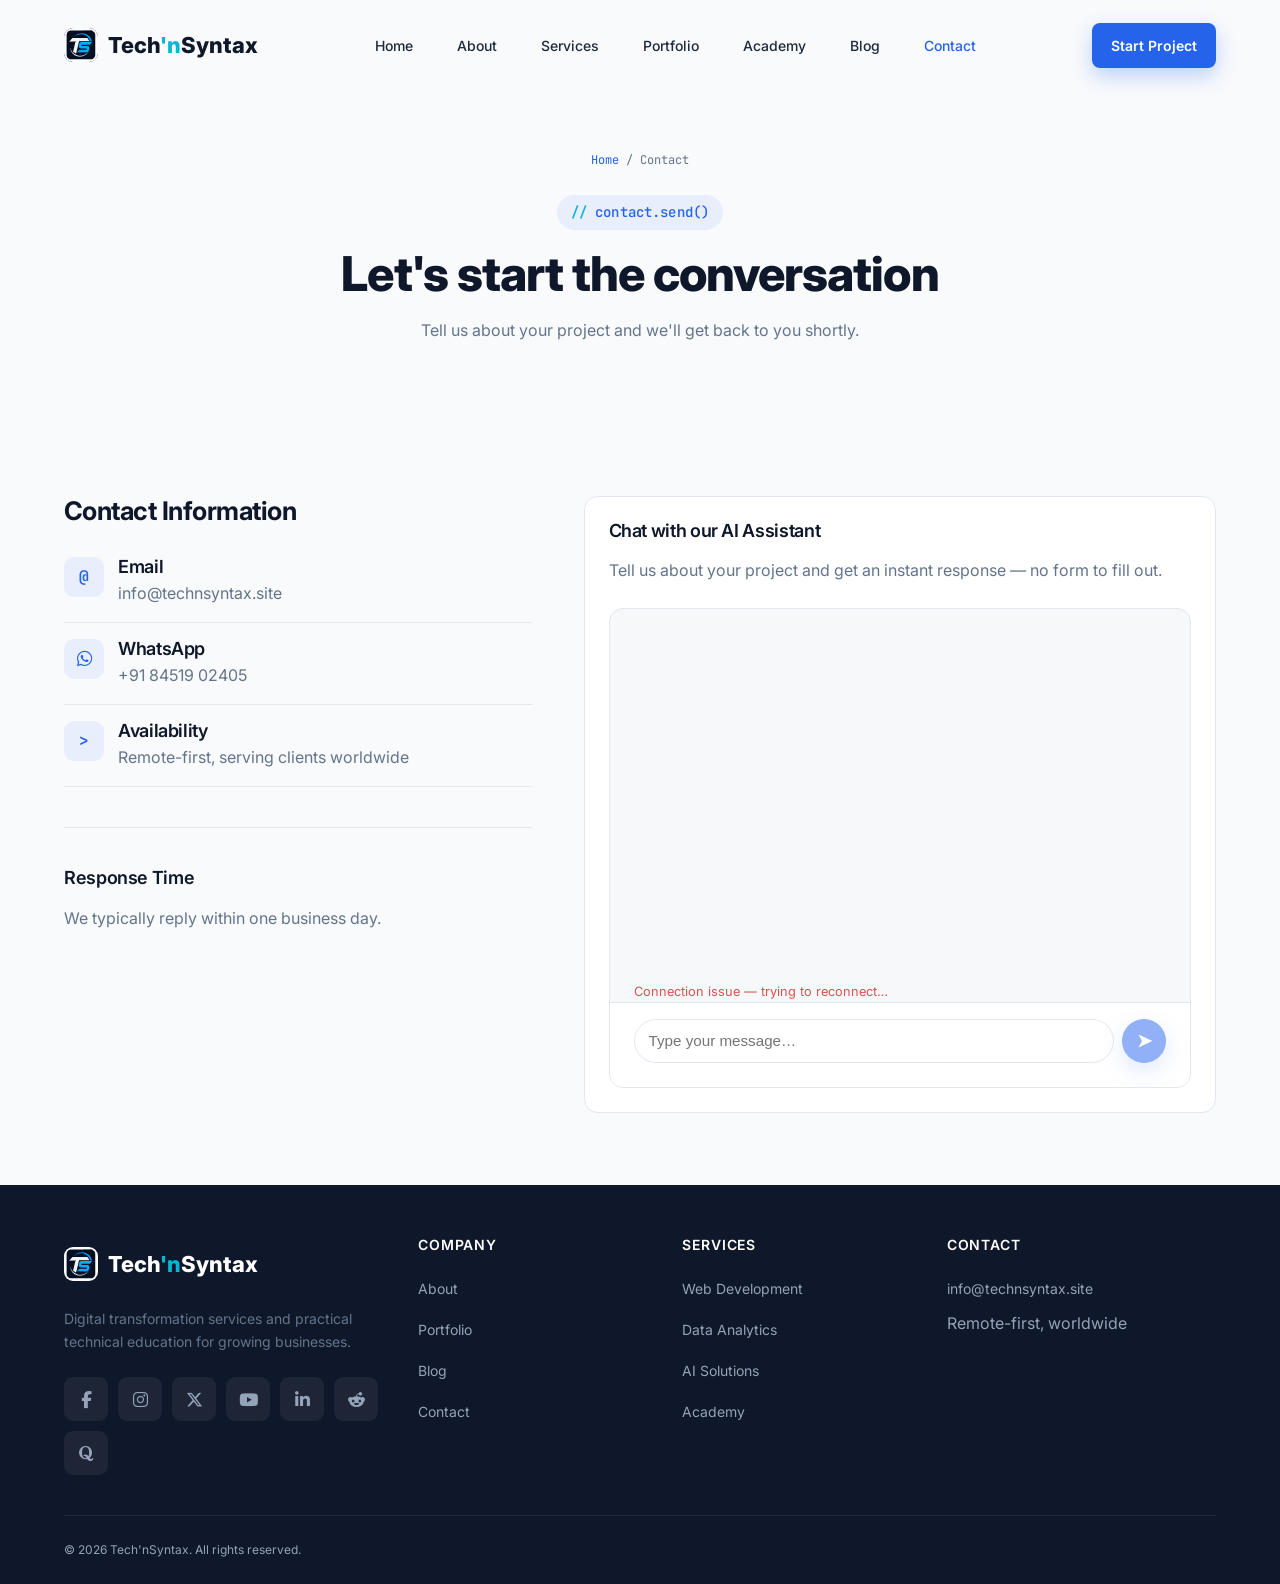
==== contact.html @ 22f75ed9 "Add files via upload" ====
<!DOCTYPE html>
<html lang="en">
<head>
  <meta charset="UTF-8">
  <meta name="viewport" content="width=device-width, initial-scale=1.0">
  <title>Contact — Tech'nSyntax</title>
  <meta name="description" content="Get in touch with Tech'nSyntax to start a web, analytics, AI, digital services, training or design project.">
  <meta name="robots" content="index, follow">
  <link rel="canonical" href="https://www.technsyntax.site/contact.html">
  <meta name="theme-color" content="#2563EB">

  <!-- Open Graph -->
  <meta property="og:type" content="website">
  <meta property="og:site_name" content="Tech'nSyntax">
  <meta property="og:locale" content="en_US">
  <meta property="og:title" content="Contact — Tech'nSyntax">
  <meta property="og:description" content="Get in touch to start a web, analytics, AI, digital services, training or design project.">
  <meta property="og:url" content="https://www.technsyntax.site/contact.html">
  <meta property="og:image" content="https://www.technsyntax.site/images/og/og-image.webp">
  <meta property="og:image:width" content="1200">
  <meta property="og:image:height" content="630">
  <meta property="og:image:alt" content="Contact Tech'nSyntax">

  <!-- Twitter Card -->
  <meta name="twitter:card" content="summary_large_image">
  <meta name="twitter:title" content="Contact — Tech'nSyntax">
  <meta name="twitter:description" content="Get in touch to start a web, analytics, AI, digital services, training or design project.">
  <meta name="twitter:image" content="https://www.technsyntax.site/images/og/og-image.webp">
  <meta name="twitter:image:alt" content="Contact Tech'nSyntax">

  <link rel="icon" type="image/svg+xml" href="icons/favicon.svg">
  <link rel="preconnect" href="https://fonts.googleapis.com">
  <link rel="preconnect" href="https://fonts.gstatic.com" crossorigin>
  <link href="https://fonts.googleapis.com/css2?family=Inter:wght@300;400;500;600;700;800&family=JetBrains+Mono:wght@500;600;700&display=swap" rel="stylesheet">
  <link rel="stylesheet" href="css/main.css">
  <link rel="stylesheet" href="css/responsive.css">
  <link rel="stylesheet" href="css/animations.css">
  <link rel="stylesheet" href="https://cdnjs.cloudflare.com/ajax/libs/font-awesome/6.5.1/css/all.min.css" crossorigin="anonymous" referrerpolicy="no-referrer">

  <!-- Structured data: Organization contact point + ContactPage -->
  <script type="application/ld+json">
  {
    "@context": "https://schema.org",
    "@graph": [
      {
        "@type": "Organization",
        "@id": "https://www.technsyntax.site/#organization",
        "name": "Tech'nSyntax",
        "url": "https://www.technsyntax.site/",
        "logo": "https://www.technsyntax.site/icons/favicon.svg",
        "sameAs": [
          "https://www.facebook.com/TheTechnSyntax",
          "https://www.instagram.com/TheTechnSyntax",
          "https://www.x.com/TheTechnSyntax",
          "https://www.youtube.com/@TheTechnSyntax",
          "https://www.linkedin.com/company/TechnSyntax",
          "https://www.reddit.com/r/TheTechnSyntax",
          "https://TheTechnSyntax.quora.com"
        ],
        "contactPoint": [
          {
            "@type": "ContactPoint",
            "contactType": "customer support",
            "email": "info@technsyntax.site",
            "areaServed": "Worldwide",
            "availableLanguage": "English"
          }
        ]
      },
      {
        "@type": "ContactPage",
        "@id": "https://www.technsyntax.site/contact.html#webpage",
        "url": "https://www.technsyntax.site/contact.html",
        "name": "Contact — Tech'nSyntax",
        "isPartOf": { "@id": "https://www.technsyntax.site/#website" },
        "about": { "@id": "https://www.technsyntax.site/#organization" }
      }
    ]
  }
  </script>
  <style>
    /* Mobile-first base: both stacked into a single column. Enhanced at
       540px+ (form fields have room to pair up) and 900px+ (info column
       and form sit side by side). */
    .contact-grid { display: grid; grid-template-columns: minmax(0, 1fr); gap: var(--space-xl); align-items: start; }
    .form-row { display: grid; grid-template-columns: 1fr; gap: var(--space-md); }
    @media (min-width: 540px) { .form-row { grid-template-columns: 1fr 1fr; } }
    @media (min-width: 900px) { .contact-grid { grid-template-columns: minmax(0, 0.85fr) minmax(0, 1.15fr); } }
  </style>
</head>
<body>
  <a class="skip-link" href="#main">Skip to content</a>

  <header class="header">
    <nav class="nav container" aria-label="Primary navigation">
      <a href="index.html" class="logo">
        <img src="icons/favicon.svg" alt="" class="logo-mark" width="34" height="34">
        <span class="logo-text">Tech<span class="logo-dot">'n</span>Syntax</span>
      </a>
      <button class="hamburger" aria-label="Toggle menu" aria-expanded="false">
        <span></span><span></span><span></span>
      </button>
      <ul class="nav-links">
        <li><a href="index.html">Home</a></li>
        <li><a href="about.html">About</a></li>
        <li><a href="services.html">Services</a></li>
        <li><a href="portfolio.html">Portfolio</a></li>
        <li><a href="academy.html">Academy</a></li>
        <li><a href="blog.html">Blog</a></li>
        <li><a href="contact.html" class="is-active">Contact</a></li>
        <li class="nav-cta-mobile"><a href="contact.html" class="btn btn--primary btn--full">Start Project</a></li>
      </ul>
      <div class="nav-cta">
        <a href="contact.html" class="btn btn--primary btn--sm">Start Project</a>
      </div>
    </nav>
    <div class="nav-overlay"></div>
  </header>

  <main id="main">

    <section class="page-header container">
      <p class="breadcrumb"><a href="index.html">Home</a> / Contact</p>
      <span class="eyebrow">contact.send()</span>
      <h1>Let's start the conversation</h1>
      <p class="section-head" style="margin-top:var(--space-sm);">Tell us about your project and we'll get back to you shortly.</p>
    </section>

    <section class="section">
      <div class="container contact-grid">

        <!-- Contact info -->
        <div class="reveal">
          <h3>Contact Information</h3>
          <div class="contact-info-item">
            <span class="contact-info-icon">@</span>
            <div>
              <h4 style="margin-bottom:2px;">Email</h4>
              <p class="mb-0"><a href="mailto:info@technsyntax.site">info@technsyntax.site</a></p>
            </div>
          </div>
          <div class="contact-info-item">
            <span class="contact-info-icon"><i class="fa-brands fa-whatsapp" aria-hidden="true"></i></span>
            <div>
              <h4 style="margin-bottom:2px;">WhatsApp</h4>
              <p class="mb-0"><a href="https://wa.me/918451902405" target="_blank" rel="noopener">+91 84519 02405</a></p>
            </div>
          </div>
          <div class="contact-info-item">
            <span class="contact-info-icon">&gt;</span>
            <div>
              <h4 style="margin-bottom:2px;">Availability</h4>
              <p class="mb-0">Remote-first, serving clients worldwide</p>
            </div>
          </div>

          <hr class="divider">

          <h4>Response Time</h4>
          <p>We typically reply within one business day.</p>
        </div>

        <!-- AI chat agent (replaces the contact form) — custom-built chat UI,
             connects directly to the ElevenLabs Agents WebSocket API. -->
        <div class="card reveal" id="contact-chat-card">
          <h4 style="margin-top:0;">Chat with our AI Assistant</h4>
          <p style="margin-bottom: 1.5rem;">Tell us about your project and get an instant response — no form to fill out.</p>

          <div id="ai-chat" class="ai-chat" data-agent-id="agent_7001kzp67vyqecjbgqvnzspb087r">
            <div id="ai-chat-messages" class="ai-chat-messages" role="log" aria-live="polite"></div>
            <div id="ai-chat-status" class="ai-chat-status"></div>
            <form id="ai-chat-form" class="ai-chat-form">
              <input type="text" id="ai-chat-input" class="ai-chat-input" placeholder="Type your message…" autocomplete="off" required>
              <button type="submit" class="btn btn--primary ai-chat-send" aria-label="Send message">➤</button>
            </form>
          </div>
        </div>

      </div>
    </section>

  </main>

  <footer class="footer">
    <div class="container">
      <div class="footer-grid">
        <div class="footer-col">
          <a href="index.html" class="logo">
            <img src="icons/favicon.svg" alt="" class="logo-mark" width="34" height="34">
            <span class="logo-text">Tech<span class="logo-dot">'n</span>Syntax</span>
          </a>
          <p class="footer-desc">Digital transformation services and practical technical education for growing businesses.</p>
          <div class="footer-social">
            <a href="https://www.facebook.com/TheTechnSyntax" aria-label="Facebook" target="_blank" rel="noopener"><i class="fa-brands fa-facebook-f" aria-hidden="true"></i></a>
            <a href="https://www.instagram.com/TheTechnSyntax" aria-label="Instagram" target="_blank" rel="noopener"><i class="fa-brands fa-instagram" aria-hidden="true"></i></a>
            <a href="https://www.x.com/TheTechnSyntax" aria-label="Twitter / X" target="_blank" rel="noopener"><i class="fa-brands fa-x-twitter" aria-hidden="true"></i></a>
            <a href="https://www.youtube.com/@TheTechnSyntax" aria-label="YouTube" target="_blank" rel="noopener"><i class="fa-brands fa-youtube" aria-hidden="true"></i></a>
            <a href="https://www.linkedin.com/company/TechnSyntax" aria-label="LinkedIn" target="_blank" rel="noopener"><i class="fa-brands fa-linkedin-in" aria-hidden="true"></i></a>
            <a href="https://www.reddit.com/r/TheTechnSyntax" aria-label="Reddit" target="_blank" rel="noopener"><i class="fa-brands fa-reddit-alien" aria-hidden="true"></i></a>
            <a href="https://TheTechnSyntax.quora.com" aria-label="Quora" target="_blank" rel="noopener"><i class="fa-brands fa-quora" aria-hidden="true"></i></a>
          </div>
        </div>
        <div class="footer-col">
          <h4>Company</h4>
          <ul>
            <li><a href="about.html">About</a></li>
            <li><a href="portfolio.html">Portfolio</a></li>
            <li><a href="blog.html">Blog</a></li>
            <li><a href="contact.html">Contact</a></li>
          </ul>
        </div>
        <div class="footer-col">
          <h4>Services</h4>
          <ul>
            <li><a href="services.html#web-development">Web Development</a></li>
            <li><a href="services.html#data-analytics">Data Analytics</a></li>
            <li><a href="services.html#ai-solutions">AI Solutions</a></li>
            <li><a href="academy.html">Academy</a></li>
          </ul>
        </div>
        <div class="footer-col">
          <h4>Contact</h4>
          <ul>
            <li><a href="mailto:info@technsyntax.site">info@technsyntax.site</a></li>
            <li><span>Remote-first, worldwide</span></li>
          </ul>
        </div>
      </div>
      <div class="footer-bottom">
        <span>© <span class="js-year">2026</span> Tech'nSyntax. All rights reserved.</span>
      </div>
    </div>
  </footer>


  <button class="scroll-top" aria-label="Scroll to top">↑</button>

  <script src="js/main.js"></script>

  <!-- Custom AI chat: connects directly to the ElevenLabs Agents WebSocket
       API (no widget, no API key — the agent is public). -->
  <script src="js/ai-chat.js"></script>
</body>
</html>
---- css/main.css ----
/* ==========================================================================
   Tech'nSyntax — Main Stylesheet
   Design system: tokens, base, layout, components
   ========================================================================== */

/* --- Design Tokens ------------------------------------------------------ */
:root {
  /* Brand colors (per brand guideline) */
  --color-primary: #2563EB;
  --color-primary-dark: #1D4ED8;
  --color-secondary: #06B6D4;
  --color-dark: #0F172A;
  --color-bg: #F8FAFC;
  --color-text: #1E293B;

  /* Supporting neutrals */
  --color-text-muted: #64748B;
  --color-border: #E2E8F0;
  --color-surface: #FFFFFF;
  --color-surface-alt: #F1F5F9;

  /* Syntax-highlight accent set (used sparingly, hero code panel + badges) */
  --syntax-keyword: #93C5FD;
  --syntax-string: #6EE7B7;
  --syntax-comment: #64748B;
  --syntax-function: #FCD34D;

  /* Typography */
  --font-display: 'Inter', -apple-system, BlinkMacSystemFont, 'Segoe UI', sans-serif;
  --font-body: 'Inter', -apple-system, BlinkMacSystemFont, 'Segoe UI', sans-serif;
  --font-mono: 'JetBrains Mono', 'SFMono-Regular', Consolas, 'Liberation Mono', monospace;

  /* Type scale — mobile-first base (smallest). Scaled up progressively
     for tablet (768px+) and desktop (1200px+) in responsive.css. */
  --fs-xs: 0.75rem;
  --fs-sm: 0.875rem;
  --fs-base: 1rem;
  --fs-md: 1.05rem;
  --fs-lg: 1.2rem;
  --fs-xl: 1.4rem;
  --fs-2xl: 1.6rem;
  --fs-3xl: 1.9rem;
  --fs-4xl: 2.3rem;

  /* Spacing — mobile-first base (tightest). Grows at larger breakpoints. */
  --space-xs: 0.5rem;
  --space-sm: 1rem;
  --space-md: 1.25rem;
  --space-lg: 2rem;
  --space-xl: 2.75rem;
  --space-2xl: 3.5rem;

  /* Layout */
  --max-width: 1200px;
  --radius-sm: 8px;
  --radius-md: 14px;
  --radius-lg: 22px;

  /* Shadows */
  --shadow-sm: 0 1px 2px rgba(15, 23, 42, 0.06);
  --shadow-md: 0 8px 24px rgba(15, 23, 42, 0.08);
  --shadow-lg: 0 20px 48px rgba(15, 23, 42, 0.12);

  /* Motion */
  --ease: cubic-bezier(0.4, 0, 0.2, 1);
  --duration: 0.3s;
}

/* --- Reset & Base --------------------------------------------------------*/
*, *::before, *::after { box-sizing: border-box; }

html {
  scroll-behavior: smooth;
  -webkit-text-size-adjust: 100%;
}

@media (prefers-reduced-motion: reduce) {
  html { scroll-behavior: auto; }
  *, *::before, *::after {
    animation-duration: 0.01ms !important;
    animation-iteration-count: 1 !important;
    transition-duration: 0.01ms !important;
  }
}

html, body {
  /* Deliberately NOT setting overflow-x:hidden here. It looks like a
     harmless safety net against stray horizontal scroll, but in most
     browsers position:sticky stops working on any descendant (like the
     header) the moment html/body has any overflow value other than
     visible — the header would just scroll away instead of sticking.
     The actual overflow bugs this used to paper over (a CSS Grid
     "blowout" in the hero, and a padding conflict on .nav/.page-header)
     are fixed at their source now, so this is safe to leave as the
     default. */
}

body {
  margin: 0;
  font-family: var(--font-body);
  font-weight: 400;
  font-size: var(--fs-base);
  line-height: 1.65;
  color: var(--color-text);
  background-color: var(--color-bg);
  -webkit-font-smoothing: antialiased;
}

img { max-width: 100%; display: block; }

a { color: inherit; text-decoration: none; }

ul, ol { list-style: none; margin: 0; padding: 0; }

button { font-family: inherit; cursor: pointer; }

h1, h2, h3, h4, h5, h6 {
  font-family: var(--font-display);
  font-weight: 700;
  line-height: 1.15;
  margin: 0 0 var(--space-sm);
  color: var(--color-dark);
  letter-spacing: -0.02em;
}

h1 { font-size: var(--fs-4xl); font-weight: 800; }
h2 { font-size: var(--fs-3xl); font-weight: 800; }
h3 { font-size: var(--fs-xl); font-weight: 700; }
h4 { font-size: var(--fs-md); font-weight: 600; }

p { margin: 0 0 var(--space-sm); color: var(--color-text-muted); }

/* Visible keyboard focus */
a:focus-visible,
button:focus-visible,
input:focus-visible,
textarea:focus-visible,
select:focus-visible {
  outline: 2px solid var(--color-primary);
  outline-offset: 3px;
  border-radius: 4px;
}

/* Skip link for accessibility */
.skip-link {
  position: absolute;
  left: -9999px;
  top: 0;
  background: var(--color-primary);
  color: #fff;
  padding: 10px 18px;
  z-index: 1000;
  border-radius: 0 0 8px 0;
}
.skip-link:focus { left: 0; }

/* --- Layout helpers ------------------------------------------------------*/
.container {
  max-width: var(--max-width);
  margin: 0 auto;
  padding: 0 var(--space-md);
}

.section { padding: var(--space-2xl) 0; }
.section--tight { padding: var(--space-xl) 0; }
.section--alt { background: var(--color-surface-alt); }
.section--dark {
  background: var(--color-dark);
  color: #CBD5E1;
}
.section--dark h2, .section--dark h3, .section--dark h4 { color: #fff; }

.grid { display: grid; gap: var(--space-md); }
/* Mobile-first base: single column. Enhanced to 2/3/4 columns at tablet
   and desktop breakpoints in responsive.css. */
.grid--2, .grid--3, .grid--4 { grid-template-columns: 1fr; }

/* --- Eyebrow / code-comment label (signature motif) -----------------------*/
.eyebrow {
  display: inline-flex;
  align-items: center;
  gap: 8px;
  font-family: var(--font-mono);
  font-size: var(--fs-sm);
  font-weight: 500;
  color: var(--color-primary);
  background: rgba(37, 99, 235, 0.08);
  padding: 6px 14px;
  border-radius: 100px;
  margin-bottom: var(--space-sm);
  letter-spacing: 0.01em;
}
.eyebrow::before { content: "//"; color: var(--color-secondary); font-weight: 600; }
.section--dark .eyebrow {
  background: rgba(6, 182, 212, 0.12);
  color: var(--syntax-string);
}

.section-head {
  max-width: 640px;
  margin: 0 auto var(--space-lg);
  text-align: center;
}
.section-head p { font-size: var(--fs-md); }

/* --- Buttons ---------------------------------------------------------- */
.btn {
  display: inline-flex;
  align-items: center;
  justify-content: center;
  gap: 8px;
  padding: 14px 28px;
  border-radius: var(--radius-sm);
  font-weight: 600;
  font-size: var(--fs-base);
  border: 1.5px solid transparent;
  transition: transform var(--duration) var(--ease), box-shadow var(--duration) var(--ease), background var(--duration) var(--ease), color var(--duration) var(--ease);
  text-align: center;
  /* Long labels (e.g. "Get a Recommendation") are allowed to wrap on
     narrow screens instead of forcing horizontal overflow. */
  white-space: normal;
}
.btn:hover { transform: translateY(-2px); }

.btn--primary {
  background: var(--color-primary);
  color: #fff;
  box-shadow: 0 8px 20px rgba(37, 99, 235, 0.28);
}
.btn--primary:hover { background: var(--color-primary-dark); box-shadow: 0 12px 28px rgba(37, 99, 235, 0.36); }

.btn--secondary {
  background: transparent;
  color: var(--color-dark);
  border-color: var(--color-border);
}
.btn--secondary:hover { border-color: var(--color-primary); color: var(--color-primary); }

.btn--ghost-light {
  background: rgba(255,255,255,0.08);
  color: #fff;
  border-color: rgba(255,255,255,0.25);
}
.btn--ghost-light:hover { background: rgba(255,255,255,0.16); }

.btn--sm { padding: 10px 18px; font-size: var(--fs-sm); }
.btn--full { width: 100%; }

/* --- Header / Navigation ------------------------------------------------ */
.header {
  position: sticky;
  top: 0;
  z-index: 500;
  /* No backdrop-filter here: it creates a new CSS containing block for
     any position:fixed descendant (including the mobile .nav-links
     off-canvas panel), which broke the panel's full-viewport sizing —
     it was being measured against this small header box instead of the
     actual viewport. A slightly-opaque background still gives a subtle
     glassy look without that side effect. */
  background: rgba(248, 250, 252, 0.92);
  border-bottom: 1px solid transparent;
  transition: border-color var(--duration) var(--ease), box-shadow var(--duration) var(--ease), background var(--duration) var(--ease);
}
.header.is-scrolled {
  border-bottom-color: var(--color-border);
  box-shadow: var(--shadow-sm);
}

.nav {
  display: flex;
  align-items: center;
  justify-content: space-between;
  /* Longhand (not shorthand "padding: 18px 0") — this element also
     carries the .container class for its horizontal padding. A
     shorthand here would reset padding-left/right to 0 and silently
     wipe out .container's padding, since both are single-class
     selectors and this rule comes later in the cascade. */
  padding-top: 18px;
  padding-bottom: 18px;
}

.logo {
  display: flex;
  align-items: center;
  gap: 10px;
  font-family: var(--font-display);
  font-weight: 800;
  font-size: var(--fs-lg);
  color: var(--color-dark);
  /* Vertical padding brings the clickable area to the 44px minimum
     recommended touch target size, not just the visible text height. */
  padding: 9px 0;
}
.logo .logo-mark {
  display: inline-flex;
  align-items: center;
  justify-content: center;
  width: 34px;
  height: 34px;
  border-radius: 9px;
  flex-shrink: 0;
}
.logo .logo-dot { color: var(--color-secondary); }

.nav-links {
  /* Mobile-first base: the nav lives in an off-canvas panel by default.
     Reset to a static horizontal row at the desktop nav breakpoint
     (960px+) in responsive.css. */
  position: fixed;
  top: 0;
  right: 0;
  /* Anchoring to top:0 AND bottom:0 (rather than setting an explicit
     height: 100vh/100dvh) lets the browser compute the panel's height
     directly from the actual visual viewport edges. This is more
     reliable than vh/dvh units, which can still misbehave or fail to
     recalculate correctly across different mobile browsers as the
     address bar shows/hides — leaving a gap at the bottom where page
     content shows through under the panel. Anchored edges can't do that:
     the box is defined as "from viewport top to viewport bottom",
     full stop. */
  bottom: 0;
  width: min(320px, 84vw);
  background: var(--color-surface);
  display: flex;
  flex-direction: column;
  align-items: flex-start;
  justify-content: flex-start;
  gap: var(--space-md);
  padding: 96px var(--space-md) var(--space-md);
  /* Belt-and-braces: if content is ever still taller than the available
     height (very short viewports, landscape phones), scroll within the
     panel instead of silently clipping the bottom items. */
  overflow-y: auto;
  -webkit-overflow-scrolling: touch;
  box-shadow: var(--shadow-lg);
  transform: translateX(100%);
  transition: transform var(--duration) var(--ease);
  z-index: 400;
}
.nav-links.is-open { transform: translateX(0); }
.nav-links a {
  font-size: var(--fs-md);
  width: 100%;
  font-weight: 500;
  color: var(--color-text);
  position: relative;
  /* Minimum 44px touch target (WCAG 2.5.5 / mobile platform guidance) —
     the default 6px vertical padding left links around 32px tall. */
  padding: 13px 4px;
  display: block;
  transition: color var(--duration) var(--ease);
}
.nav-links a::after {
  content: "";
  position: absolute;
  left: 0; right: 0; bottom: -2px;
  height: 2px;
  background: var(--color-primary);
  transform: scaleX(0);
  transform-origin: left;
  transition: transform var(--duration) var(--ease);
}
.nav-links a:hover { color: var(--color-primary); }
.nav-links a:hover::after,
.nav-links a.is-active::after { transform: scaleX(1); }
.nav-links a.is-active { color: var(--color-primary); }

/* Mobile-first base: no CTA button in the static header bar — it lives
   inside the mobile nav panel instead (.nav-cta-mobile). Swaps at the
   desktop nav breakpoint (960px+) in responsive.css. */
.nav-cta { display: none; align-items: center; gap: var(--space-sm); }
.nav-cta-mobile { display: flex; margin-top: var(--space-md); width: 100%; }

.nav-overlay {
  position: fixed;
  inset: 0;
  background: rgba(15, 23, 42, 0.4);
  opacity: 0;
  visibility: hidden;
  transition: opacity var(--duration) var(--ease), visibility var(--duration) var(--ease);
  z-index: 390;
}
.nav-overlay.is-open { opacity: 1; visibility: visible; }

.hamburger {
  /* Mobile-first base: visible. Hidden at the desktop nav breakpoint
     (960px+) in responsive.css. Explicit stacking context (position +
     z-index higher than .nav-links) so the button always stays on top
     and clickable — otherwise the open off-canvas panel can visually
     cover it, and a second tap meant to close the menu never reaches it. */
  display: flex;
  position: relative;
  z-index: 410;
  flex-direction: column;
  justify-content: center;
  align-items: center;
  gap: 5px;
  width: 44px;
  height: 44px;
  background: none;
  border: none;
  padding: 0;
}
.hamburger span {
  display: block;
  width: 22px;
  height: 2px;
  background: var(--color-dark);
  margin: 0 auto;
  transition: transform var(--duration) var(--ease), opacity var(--duration) var(--ease);
}
.hamburger[aria-expanded="true"] span:nth-child(1) { transform: translateY(7px) rotate(45deg); }
.hamburger[aria-expanded="true"] span:nth-child(2) { opacity: 0; }
.hamburger[aria-expanded="true"] span:nth-child(3) { transform: translateY(-7px) rotate(-45deg); }

/* --- Hero ----------------------------------------------------------------*/
.hero {
  padding: var(--space-2xl) 0;
  overflow: hidden;
  position: relative;
  background-image:
    linear-gradient(180deg, rgba(248,250,252,0.58), rgba(248,250,252,0.72)),
    url('../images/hero/hero-main.webp');
  background-size: cover;
  background-position: center;
  background-repeat: no-repeat;
}
/* Mobile-first base: single stacked column, centered text. Splits into
   a two-column layout at the desktop breakpoint (1200px+) in
   responsive.css. */
.hero .container {
  display: grid;
  grid-template-columns: 1fr;
  gap: var(--space-xl);
  align-items: center;
}
.hero-copy { text-align: center; min-width: 0; }
.hero-copy h1 { margin-bottom: var(--space-md); }
.hero-copy .lead { font-size: var(--fs-md); max-width: 46ch; margin-left: auto; margin-right: auto; }
/* Mobile-first base: stacked, full-width buttons. */
.hero-actions { display: flex; flex-direction: column; align-items: stretch; gap: var(--space-sm); margin-top: var(--space-lg); }
.hero-actions .btn { width: 100%; }

.hero-stats {
  display: flex;
  flex-wrap: wrap;
  justify-content: center;
  gap: var(--space-lg);
  margin-top: var(--space-lg);
  padding-top: var(--space-lg);
  border-top: 1px solid var(--color-border);
}
.hero-stat .num {
  font-family: var(--font-display);
  font-size: var(--fs-2xl);
  font-weight: 800;
  color: var(--color-dark);
  display: block;
}
.hero-stat .label { font-size: var(--fs-xs); color: var(--color-text-muted); }

/* Code editor panel — signature element. Mobile-first base: no rotation,
   centered, capped width so it reads clearly on small screens. Rotated
   and widened at the desktop breakpoint (1200px+) in responsive.css. */
.code-panel {
  background: var(--color-dark);
  border-radius: var(--radius-md);
  box-shadow: var(--shadow-lg);
  overflow: hidden;
  transform: none;
  max-width: 480px;
  min-width: 0;
  width: 100%;
  margin: 0 auto;
}
.code-panel-header {
  display: flex;
  align-items: center;
  gap: 8px;
  padding: 14px 18px;
  background: #1E293B;
  border-bottom: 1px solid rgba(255,255,255,0.06);
}
.code-dot { width: 10px; height: 10px; border-radius: 50%; }
.code-dot--r { background: #F87171; }
.code-dot--y { background: #FBBF24; }
.code-dot--g { background: #34D399; }
.code-panel-title {
  font-family: var(--font-mono);
  font-size: var(--fs-xs);
  color: #94A3B8;
  margin-left: 8px;
}
.code-panel-body {
  padding: 24px 22px 30px;
  font-family: var(--font-mono);
  font-size: 0.92rem;
  line-height: 1.9;
  min-height: 260px;
  /* Code lines never wrap mid-line (matches real editor behavior); if a
     line is too long for the viewport the panel scrolls horizontally
     within itself instead of overflowing the page layout. */
  white-space: nowrap;
  overflow-x: auto;
  -webkit-overflow-scrolling: touch;
}
.code-panel-body .ln { color: #475569; display: inline-block; width: 22px; user-select: none; }
.tok-comment { color: var(--syntax-comment); }
.tok-keyword { color: var(--syntax-keyword); }
.tok-string { color: var(--syntax-string); }
.tok-function { color: var(--syntax-function); }
.tok-plain { color: #E2E8F0; }
.code-cursor {
  display: inline-block;
  width: 8px;
  height: 1.1em;
  background: var(--color-secondary);
  vertical-align: text-bottom;
  animation: blink 1s step-end infinite;
}
@keyframes blink { 50% { opacity: 0; } }

/* Grid item — min-width:0 overrides the browser's default min-width:auto,
   which otherwise lets the code panel's unshrinkable (nowrap) content
   force this whole column wider than the viewport ("grid blowout"). */
.hero-visual { min-width: 0; }

.hero-visual-float {
  position: absolute;
  background: var(--color-surface);
  border-radius: var(--radius-sm);
  box-shadow: var(--shadow-md);
  padding: 12px 16px;
  font-size: var(--fs-xs);
  font-weight: 600;
  display: flex;
  align-items: center;
  gap: 8px;
}

/* --- Cards ---------------------------------------------------------------*/
.card {
  background: var(--color-surface);
  border: 1px solid var(--color-border);
  border-radius: var(--radius-md);
  padding: var(--space-md);
  transition: transform var(--duration) var(--ease), box-shadow var(--duration) var(--ease), border-color var(--duration) var(--ease);
}
.card:hover {
  transform: translateY(-4px);
  box-shadow: var(--shadow-md);
  border-color: rgba(37, 99, 235, 0.25);
}

.service-card .service-media {
  aspect-ratio: 16/10;
  border-radius: var(--radius-sm);
  overflow: hidden;
  background: var(--color-surface-alt);
  margin-bottom: var(--space-sm);
}
.service-card .service-media img { width: 100%; height: 100%; object-fit: cover; }
.service-card .service-index {
  font-family: var(--font-mono);
  font-size: var(--fs-xs);
  color: var(--color-secondary);
  font-weight: 600;
}
.service-card ul { margin-top: var(--space-xs); }
.service-card ul li {
  font-size: var(--fs-sm);
  color: var(--color-text-muted);
  padding: 4px 0 4px 20px;
  position: relative;
}
.service-card ul li::before {
  content: "";
  position: absolute;
  left: 0; top: 12px;
  width: 8px; height: 1.5px;
  background: var(--color-secondary);
}
.service-card .service-link {
  display: inline-flex;
  align-items: center;
  gap: 6px;
  margin-top: var(--space-sm);
  padding: 8px 0;
  font-size: var(--fs-sm);
  font-weight: 600;
  color: var(--color-primary);
}
.service-card .service-link .arrow { transition: transform var(--duration) var(--ease); }
.service-card:hover .service-link .arrow { transform: translateX(4px); }

/* Value / feature cards */
.value-card { text-align: left; }
.value-icon {
  width: 46px; height: 46px;
  border-radius: 12px;
  background: linear-gradient(135deg, var(--color-primary), var(--color-secondary));
  display: flex; align-items: center; justify-content: center;
  color: #fff;
  margin-bottom: var(--space-sm);
  font-family: var(--font-mono);
  font-weight: 700;
}

/* Portfolio */
.portfolio-card { padding: 0; overflow: hidden; }
.portfolio-media { aspect-ratio: 4/3; background: var(--color-surface-alt); overflow: hidden; }
.portfolio-media img { width: 100%; height: 100%; object-fit: cover; }
.portfolio-body { padding: var(--space-md); }
.tag-list { display: flex; gap: 8px; flex-wrap: wrap; margin: 10px 0 0; }
.tag {
  font-family: var(--font-mono);
  font-size: 0.72rem;
  padding: 4px 10px;
  border-radius: 100px;
  background: var(--color-surface-alt);
  color: var(--color-text-muted);
  border: 1px solid var(--color-border);
}

/* Blog */
.blog-card { padding: 0; overflow: hidden; }
.blog-media { aspect-ratio: 16/9; background: var(--color-surface-alt); overflow: hidden; }
.blog-media img { width: 100%; height: 100%; object-fit: cover; }
.blog-body { padding: var(--space-md); }
.blog-cat {
  font-family: var(--font-mono);
  font-size: var(--fs-xs);
  color: var(--color-primary);
  font-weight: 600;
}
.blog-meta {
  display: flex;
  gap: var(--space-sm);
  font-size: var(--fs-xs);
  color: var(--color-text-muted);
  margin-top: var(--space-sm);
}

/* --- CTA band --------------------------------------------------------- */
.cta-band {
  background: linear-gradient(120deg, var(--color-dark), #1E3A8A 65%, var(--color-primary));
  border-radius: var(--radius-lg);
  /* Mobile-first base: tighter padding. Grows at tablet+ in responsive.css. */
  padding: var(--space-lg) var(--space-md);
  text-align: center;
  color: #fff;
  position: relative;
  overflow: hidden;
}
.cta-band h2 { color: #fff; }
.cta-band p { color: #CBD5E1; max-width: 50ch; margin-left: auto; margin-right: auto; }
.cta-actions {
  display: flex;
  /* Mobile-first base: stacked, full-width buttons. Row at tablet+. */
  flex-direction: column;
  align-items: stretch;
  gap: var(--space-sm);
  margin-top: var(--space-md);
}
.cta-actions .btn { width: 100%; }

/* --- Footer ------------------------------------------------------------- */
.footer {
  background: var(--color-dark);
  color: #94A3B8;
  padding: var(--space-xl) 0 var(--space-md);
}
.footer-grid {
  display: grid;
  /* Mobile-first base: single column. Enhanced to 2 then 4 columns at
     tablet and desktop breakpoints in responsive.css. */
  grid-template-columns: 1fr;
  gap: var(--space-lg);
  padding-bottom: var(--space-lg);
  border-bottom: 1px solid rgba(255,255,255,0.08);
}
.footer .logo { color: #fff; }
.footer-desc { font-size: var(--fs-sm); max-width: 32ch; margin-top: var(--space-sm); }
.footer-social {
  display: flex;
  /* 7 icons at 44px each won't fit in one row on a narrow mobile footer
     column — wrap instead of overflowing. */
  flex-wrap: wrap;
  gap: 10px;
  margin-top: var(--space-md);
}
.footer-social a {
  width: 44px; height: 44px;
  border-radius: 9px;
  background: rgba(255,255,255,0.06);
  display: flex; align-items: center; justify-content: center;
  font-size: 17px;
  transition: background var(--duration) var(--ease), color var(--duration) var(--ease);
}
.footer-social a i {
  /* Icon fonts inherit the page's line-height (1.65) by default, which
     gives the <i> element a box noticeably taller than the glyph itself
     — the flex parent centers that oversized box, not the visible glyph,
     so the icon can look visually off-center even though the CSS
     centering is technically correct. Collapsing to line-height:1 makes
     the element's box hug the glyph tightly for accurate centering. */
  line-height: 1;
  display: block;
}
.footer-social a:hover { background: var(--color-primary); color: #fff; }
.footer-col h4 { color: #fff; font-size: var(--fs-sm); text-transform: uppercase; letter-spacing: 0.06em; margin-bottom: var(--space-sm); }
.footer-col ul li { margin-bottom: 2px; }
/* Scoped to .footer-col ul a (not the broader .footer-col a) so this
   rule only targets the actual link lists (About/Portfolio/Blog/...).
   The wider selector previously also matched the brand .logo link,
   which sits directly in the first .footer-col outside any <ul> — its
   higher specificity (.footer-col a = 2 classes) was silently
   overriding .logo's own "display: flex", breaking the icon/text
   flex alignment. */
.footer-col ul a {
  font-size: var(--fs-sm);
  display: inline-block;
  padding: 8px 0;
  transition: color var(--duration) var(--ease);
}
.footer-col ul a:hover { color: #fff; }
.footer-bottom {
  display: flex;
  /* Mobile-first base: stacked. Row layout at tablet+ in responsive.css. */
  flex-direction: column;
  align-items: flex-start;
  gap: 10px;
  padding-top: var(--space-md);
  font-size: var(--fs-xs);
}

/* --- Scroll to top -------------------------------------------------------*/
.scroll-top {
  position: fixed;
  right: 24px;
  bottom: 24px;
  width: 46px;
  height: 46px;
  border-radius: 50%;
  background: var(--color-primary);
  color: #fff;
  border: none;
  display: flex;
  align-items: center;
  justify-content: center;
  font-size: 18px;
  box-shadow: var(--shadow-md);
  opacity: 0;
  visibility: hidden;
  transform: translateY(10px);
  transition: opacity var(--duration) var(--ease), transform var(--duration) var(--ease), visibility var(--duration) var(--ease);
  z-index: 400;
}
.scroll-top.is-visible { opacity: 1; visibility: visible; transform: translateY(0); }

/* Hidden while the mobile nav panel is open so the two floating controls
   never visually collide or compete for the same tap area. */
.scroll-top.is-hidden-by-menu { opacity: 0 !important; visibility: hidden !important; pointer-events: none; }

/* --- Page header (interior pages) -----------------------------------------*/
.page-header {
  /* Longhand — this element also carries the .container class for its
     horizontal padding; see the .nav rule above for why shorthand
     padding here would silently override it. */
  padding-top: var(--space-xl);
  padding-bottom: var(--space-lg);
  text-align: center;
}
.page-header .eyebrow { display: inline-flex; }
.breadcrumb {
  font-family: var(--font-mono);
  font-size: var(--fs-xs);
  color: var(--color-text-muted);
  margin-bottom: var(--space-sm);
}
.breadcrumb a { color: var(--color-primary); display: inline-block; padding: 8px 0; }

/* --- Forms ---------------------------------------------------------------*/
.form-group { margin-bottom: var(--space-md); }
.form-group label {
  display: block;
  font-size: var(--fs-sm);
  font-weight: 600;
  margin-bottom: 6px;
  color: var(--color-dark);
}
.form-group .required { color: var(--color-primary); }
.form-group input,
.form-group select,
.form-group textarea {
  width: 100%;
  padding: 12px 14px;
  border: 1.5px solid var(--color-border);
  border-radius: var(--radius-sm);
  font-family: var(--font-body);
  font-size: var(--fs-base);
  background: var(--color-surface);
  color: var(--color-text);
  transition: border-color var(--duration) var(--ease), box-shadow var(--duration) var(--ease);
}
.form-group input:focus,
.form-group select:focus,
.form-group textarea:focus {
  border-color: var(--color-primary);
  box-shadow: 0 0 0 4px rgba(37, 99, 235, 0.12);
  outline: none;
}
.form-group textarea { resize: vertical; min-height: 130px; }
.form-error {
  display: none;
  font-size: var(--fs-xs);
  color: #DC2626;
  margin-top: 6px;
  font-family: var(--font-mono);
}
.form-group.has-error input,
.form-group.has-error select,
.form-group.has-error textarea { border-color: #DC2626; }
.form-group.has-error .form-error { display: block; }
.form-success {
  display: none;
  background: rgba(6, 182, 212, 0.1);
  border: 1px solid var(--color-secondary);
  color: #0E7490;
  padding: var(--space-sm) var(--space-md);
  border-radius: var(--radius-sm);
  margin-bottom: var(--space-md);
  font-size: var(--fs-sm);
}
.form-success.is-visible { display: block; }

.contact-info-item {
  display: flex;
  gap: 14px;
  align-items: flex-start;
  padding: var(--space-sm) 0;
  border-bottom: 1px solid var(--color-border);
}
.contact-info-item:last-child { border-bottom: none; }
.contact-info-icon {
  width: 40px; height: 40px;
  border-radius: 10px;
  background: rgba(37, 99, 235, 0.08);
  color: var(--color-primary);
  display: flex; align-items: center; justify-content: center;
  flex-shrink: 0;
  font-family: var(--font-mono);
  font-weight: 700;
}

/* --- Image placeholder fallback ------------------------------------------
   All /images/*.webp files ship as empty placeholder files (per project
   spec — no images were generated). Rather than showing the browser's
   broken-image icon, main.js detects the load failure and applies this
   class to the image's container so a clean, on-brand placeholder shows
   instead. Swap in real images at the same filenames and this never
   triggers. --------------------------------------------------------------*/
.img-placeholder {
  position: relative;
  display: flex;
  align-items: center;
  justify-content: center;
  text-align: center;
}
.img-placeholder::before {
  content: "◇";
  display: block;
  font-size: 1.4rem;
  color: var(--color-border);
  position: absolute;
  top: 50%;
  left: 50%;
  transform: translate(-50%, calc(-50% - 14px));
}
.img-placeholder::after {
  content: attr(data-img-label);
  font-family: var(--font-mono);
  font-size: var(--fs-xs);
  color: var(--color-text-muted);
  padding: 0 var(--space-sm);
  position: absolute;
  top: 50%;
  left: 50%;
  transform: translate(-50%, calc(-50% + 10px));
  white-space: nowrap;
  overflow: hidden;
  text-overflow: ellipsis;
  max-width: 90%;
}

/* --- Scroll reveal base (JS toggles .is-in-view) -----------------------*/
.reveal { opacity: 0; transform: translateY(24px); transition: opacity 0.7s var(--ease), transform 0.7s var(--ease); }
.reveal.is-in-view { opacity: 1; transform: translateY(0); }

/* --- Misc utility ----------------------------------------------------- */
.text-center { text-align: center; }
.mt-lg { margin-top: var(--space-lg); }
.mb-0 { margin-bottom: 0; }
.divider { height: 1px; background: var(--color-border); border: none; margin: var(--space-lg) 0; }

/* --- Contact page: custom AI chat (replaces contact form) -------------- */
.ai-chat {
  display: flex;
  flex-direction: column;
  width: 100%;
  min-width: 0;
  box-sizing: border-box;
  height: 480px;
  max-height: 70vh;
  border: 1px solid var(--color-border);
  border-radius: var(--radius-md, 12px);
  overflow: hidden;
  background: var(--color-bg-alt, #f7f8fa);
}
.ai-chat-messages {
  flex: 1;
  min-height: 0;
  min-width: 0;
  overflow-y: auto;
  -webkit-overflow-scrolling: touch;
  padding: var(--space-md, 16px);
  display: flex;
  flex-direction: column;
  gap: 10px;
}
.ai-chat-bubble {
  max-width: 85%;
  padding: 10px 14px;
  border-radius: 16px;
  line-height: 1.45;
  font-size: 0.95rem;
  word-wrap: break-word;
  overflow-wrap: anywhere;
  white-space: pre-wrap;
}
.ai-chat-bubble--agent {
  align-self: flex-start;
  background: #fff;
  border: 1px solid var(--color-border);
  border-bottom-left-radius: 4px;
  color: var(--color-text, #1a1a2e);
}
.ai-chat-bubble--user {
  align-self: flex-end;
  background: var(--color-primary);
  color: #fff;
  border-bottom-right-radius: 4px;
}
.ai-chat-typing {
  display: flex;
  align-items: center;
  gap: 4px;
  padding: 12px 14px;
}
.ai-chat-typing span {
  width: 6px;
  height: 6px;
  border-radius: 50%;
  background: var(--color-text-muted, #9aa0ab);
  animation: ai-chat-typing-bounce 1.2s infinite ease-in-out;
}
.ai-chat-typing span:nth-child(2) { animation-delay: 0.15s; }
.ai-chat-typing span:nth-child(3) { animation-delay: 0.3s; }
@keyframes ai-chat-typing-bounce {
  0%, 60%, 100% { transform: translateY(0); opacity: 0.5; }
  30% { transform: translateY(-4px); opacity: 1; }
}
.ai-chat-status {
  min-height: 18px;
  padding: 0 var(--space-md, 16px);
  font-size: 0.8rem;
  color: var(--color-text-muted, #9aa0ab);
}
.ai-chat-status.is-error { color: #d9534f; }
.ai-chat-form {
  display: flex;
  gap: 8px;
  min-width: 0;
  padding: var(--space-sm, 10px) var(--space-md, 16px) var(--space-md, 16px);
  border-top: 1px solid var(--color-border);
  background: #fff;
}
.ai-chat-input {
  flex: 1;
  min-width: 0;
  padding: 10px 14px;
  border: 1px solid var(--color-border);
  border-radius: 22px;
  font-size: 0.95rem;
  outline: none;
}
.ai-chat-input:focus { border-color: var(--color-primary); }
.ai-chat-send {
  width: 44px;
  height: 44px;
  padding: 0;
  border-radius: 50%;
  display: flex;
  align-items: center;
  justify-content: center;
  font-size: 1.1rem;
  flex-shrink: 0;
}
.ai-chat-send:disabled { opacity: 0.5; cursor: not-allowed; }

/* WhatsApp icon sized to match the other contact-info-icon glyphs */
.contact-info-icon .fa-whatsapp { font-size: 1.1rem; }
---- css/responsive.css ----
/* ==========================================================================
   Tech'nSyntax — Responsive Stylesheet (Mobile-First)
   Base styles in main.css target the smallest phones (320px). Everything
   below progressively ENHANCES the layout as more viewport width becomes
   available, using min-width queries only — nothing here is ever
   "collapsed down" for mobile, because mobile already is the foundation.

   Breakpoints:
     (base)   0px+     Mobile   — single column, off-canvas nav
     --sm     540px+   Large phone — minor type/spacing bump
     --md     768px+   Tablet   — 2-column grids, row-based controls
     --nav    960px+   Desktop nav — horizontal nav replaces hamburger
     --lg     1200px+  Desktop  — full multi-column layouts, hero split
   ========================================================================== */

/* ==========================================================================
   540px+  — Large phone: a little breathing room before tablet
   ========================================================================== */
@media (min-width: 540px) {
  .hero-actions {
    flex-direction: row;
    flex-wrap: wrap;
    justify-content: center;
  }
  .hero-actions .btn { width: auto; }

  .cta-actions {
    flex-direction: row;
    flex-wrap: wrap;
    justify-content: center;
  }
  .cta-actions .btn { width: auto; }
}

/* ==========================================================================
   768px+  — Tablet: two-column grids, larger type, row-based footer bottom
   ========================================================================== */
@media (min-width: 768px) {
  :root {
    --fs-md: 1.125rem;
    --fs-lg: 1.375rem;
    --fs-xl: 1.6rem;
    --fs-2xl: 1.9rem;
    --fs-3xl: 2.35rem;
    --fs-4xl: 3rem;
    --space-md: 1.5rem;
    --space-lg: 2.5rem;
    --space-xl: 3.25rem;
    --space-2xl: 4.5rem;
  }

  .grid--2, .grid--3, .grid--4 { grid-template-columns: repeat(2, 1fr); }

  .footer-grid { grid-template-columns: 1fr 1fr; }
  .footer-bottom { flex-direction: row; justify-content: space-between; align-items: center; }

  .cta-band { padding: var(--space-xl); }

  .scroll-top { right: 24px; bottom: 24px; width: 46px; height: 46px; }
}

/* ==========================================================================
   960px+  — Desktop navigation: swap the off-canvas mobile menu for a
   standard horizontal nav bar. A dedicated breakpoint because the nav
   needs meaningfully more width than the general tablet layout does.
   ========================================================================== */
@media (min-width: 960px) {
  .hamburger { display: none; }

  .nav-links {
    position: static;
    height: auto;
    width: auto;
    flex-direction: row;
    align-items: center;
    gap: var(--space-lg);
    padding: 0;
    background: transparent;
    box-shadow: none;
    transform: none;
    transition: none;
  }
  .nav-links a {
    width: auto;
    font-size: var(--fs-sm);
    padding: 6px 2px;
  }

  .nav-cta { display: flex; }
  .nav-cta-mobile { display: none; }

  .nav-overlay { display: none; }
}

/* ==========================================================================
   1200px+  — Desktop: hero splits into two columns, full multi-column
   grids, footer expands to four columns, code panel gets its signature
   rotation.
   ========================================================================== */
@media (min-width: 1200px) {
  .hero .container { grid-template-columns: 1.05fr 0.95fr; }
  .hero-copy { text-align: left; }
  .hero-copy .lead { margin-left: 0; margin-right: 0; }
  .hero-actions, .cta-actions { justify-content: flex-start; }
  .cta-actions { justify-content: center; }
  .hero-stats { justify-content: flex-start; }

  .code-panel { transform: rotate(1.2deg); max-width: none; margin: 0; }

  .grid--3 { grid-template-columns: repeat(3, 1fr); }
  .grid--4 { grid-template-columns: repeat(4, 1fr); }

  .footer-grid { grid-template-columns: 1.4fr 1fr 1fr 1.2fr; }
}
---- css/animations.css ----
/* ==========================================================================
   Tech'nSyntax — Animations
   ========================================================================== */

@keyframes fadeInUp {
  from { opacity: 0; transform: translateY(24px); }
  to { opacity: 1; transform: translateY(0); }
}

@keyframes fadeIn {
  from { opacity: 0; }
  to { opacity: 1; }
}

@keyframes floatY {
  0%, 100% { transform: translateY(0); }
  50% { transform: translateY(-10px); }
}

@keyframes gradientShift {
  0% { background-position: 0% 50%; }
  50% { background-position: 100% 50%; }
  100% { background-position: 0% 50%; }
}

/* Hero load-in sequence */
.hero-copy .eyebrow { animation: fadeInUp 0.6s var(--ease) both; }
.hero-copy h1 { animation: fadeInUp 0.6s var(--ease) 0.08s both; }
.hero-copy .lead { animation: fadeInUp 0.6s var(--ease) 0.16s both; }
.hero-copy .hero-actions { animation: fadeInUp 0.6s var(--ease) 0.24s both; }
.hero-copy .hero-stats { animation: fadeInUp 0.6s var(--ease) 0.32s both; }
.hero-visual { animation: fadeIn 0.8s var(--ease) 0.2s both; }

.hero-visual-float--1 { animation: floatY 5s ease-in-out infinite; }
.hero-visual-float--2 { animation: floatY 6s ease-in-out infinite 0.5s; }

.cta-band { background-size: 200% 200%; animation: gradientShift 12s ease infinite; }

@media (prefers-reduced-motion: reduce) {
  .hero-copy .eyebrow,
  .hero-copy h1,
  .hero-copy .lead,
  .hero-copy .hero-actions,
  .hero-copy .hero-stats,
  .hero-visual,
  .hero-visual-float--1,
  .hero-visual-float--2,
  .cta-band {
    animation: none !important;
  }
}
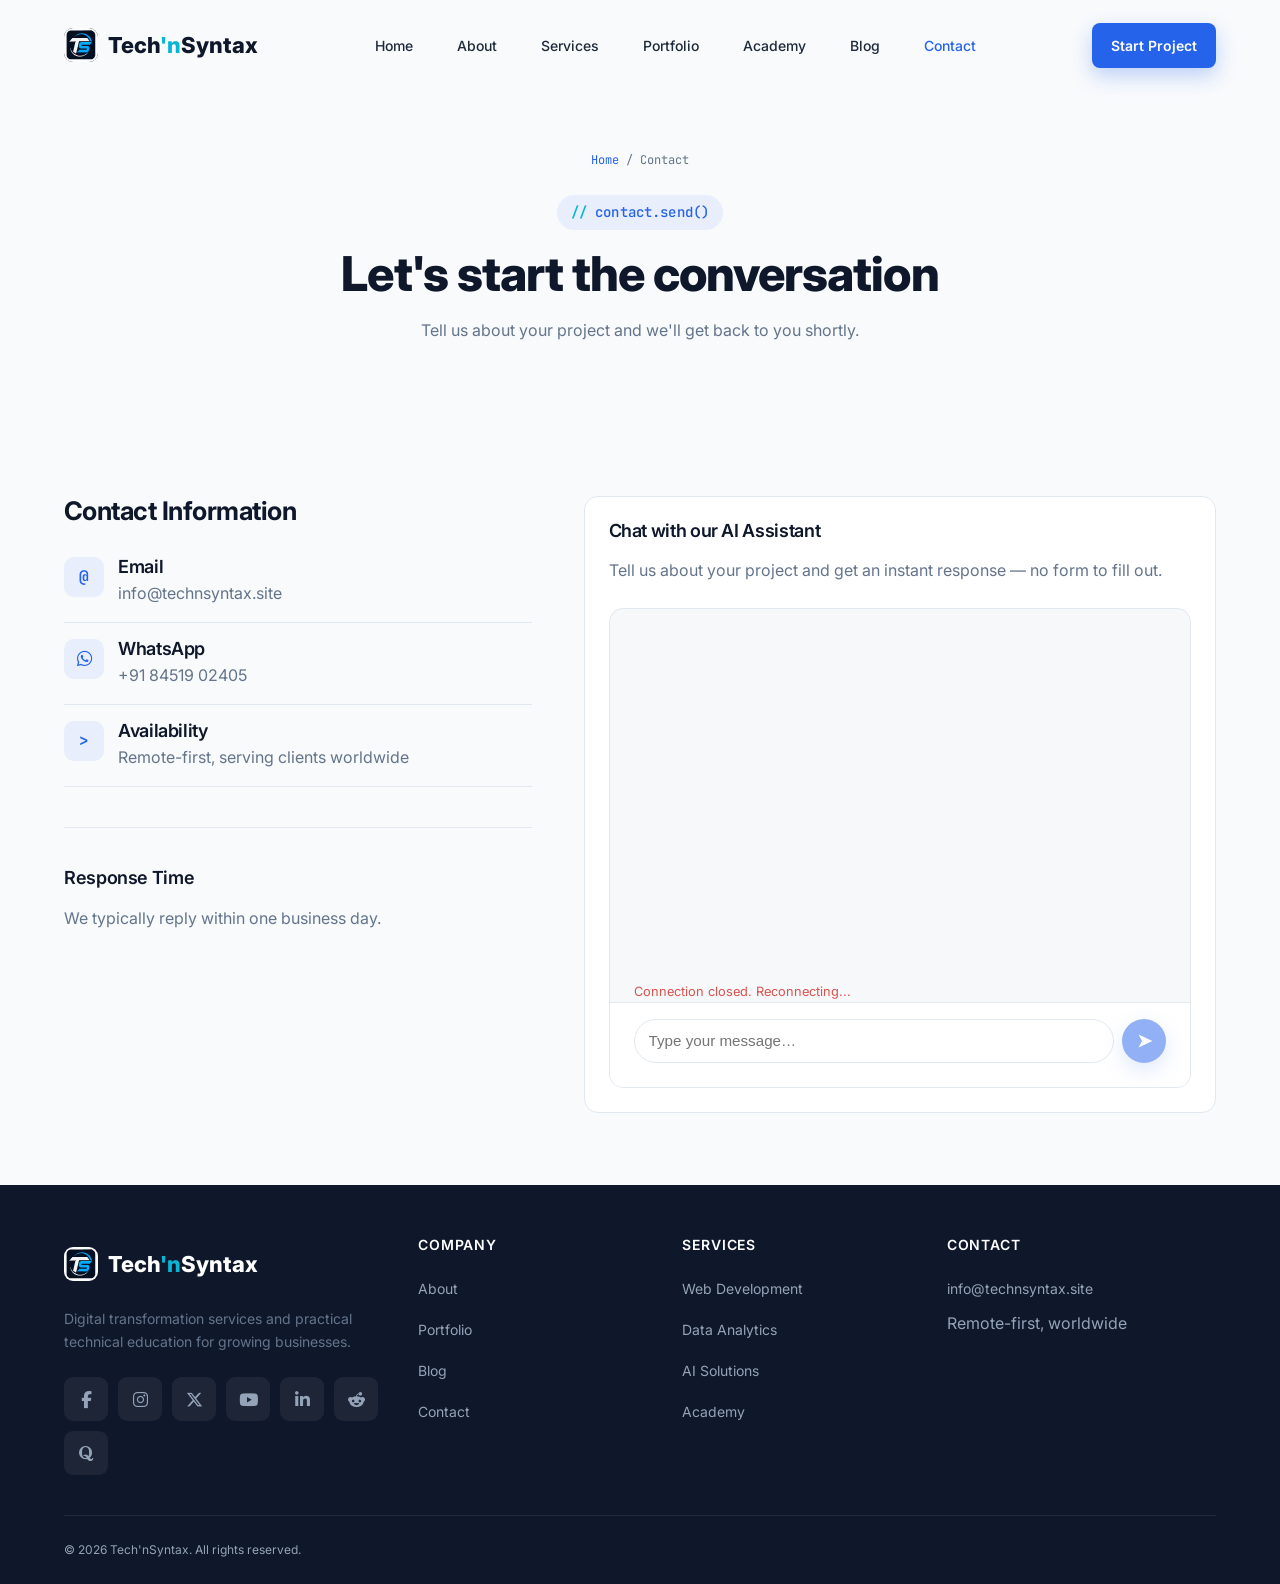
==== commit 60cc5dbe: "Update contact.html" ====
--- a/contact.html
+++ b/contact.html
@@ -166,14 +166,47 @@
           <h4 style="margin-top:0;">Chat with our AI Assistant</h4>
           <p style="margin-bottom: 1.5rem;">Tell us about your project and get an instant response — no form to fill out.</p>
 
-          <div id="ai-chat" class="ai-chat" data-agent-id="agent_7001kzp67vyqecjbgqvnzspb087r">
-            <div id="ai-chat-messages" class="ai-chat-messages" role="log" aria-live="polite"></div>
-            <div id="ai-chat-status" class="ai-chat-status"></div>
-            <form id="ai-chat-form" class="ai-chat-form">
-              <input type="text" id="ai-chat-input" class="ai-chat-input" placeholder="Type your message…" autocomplete="off" required>
-              <button type="submit" class="btn btn--primary ai-chat-send" aria-label="Send message">➤</button>
-            </form>
-          </div>
+<div id="ai-chat" class="ai-chat" data-agent-id="agent_7001kzp67vyqecjbgqvnzspb087r">
+
+  <div id="ai-chat-messages"
+       class="ai-chat-messages"
+       role="log"
+       aria-live="polite">
+  </div>
+
+  <div id="ai-chat-status"
+       class="ai-chat-status">
+  </div>
+
+  <form id="ai-chat-form" class="ai-chat-form">
+
+    <input
+      type="text"
+      id="ai-chat-input"
+      class="ai-chat-input"
+      placeholder="Type your message…"
+      autocomplete="off"
+      required
+    >
+
+    <button
+      type="submit"
+      class="btn btn--primary ai-chat-send"
+      aria-label="Send message">
+      ➤
+    </button>
+
+  </form>
+
+  <button
+    type="button"
+    id="ai-chat-end"
+    class="btn btn--secondary"
+    style="margin-top: 10px; width: 100%;">
+    End Chat
+  </button>
+
+</div>
         </div>
 
       </div>
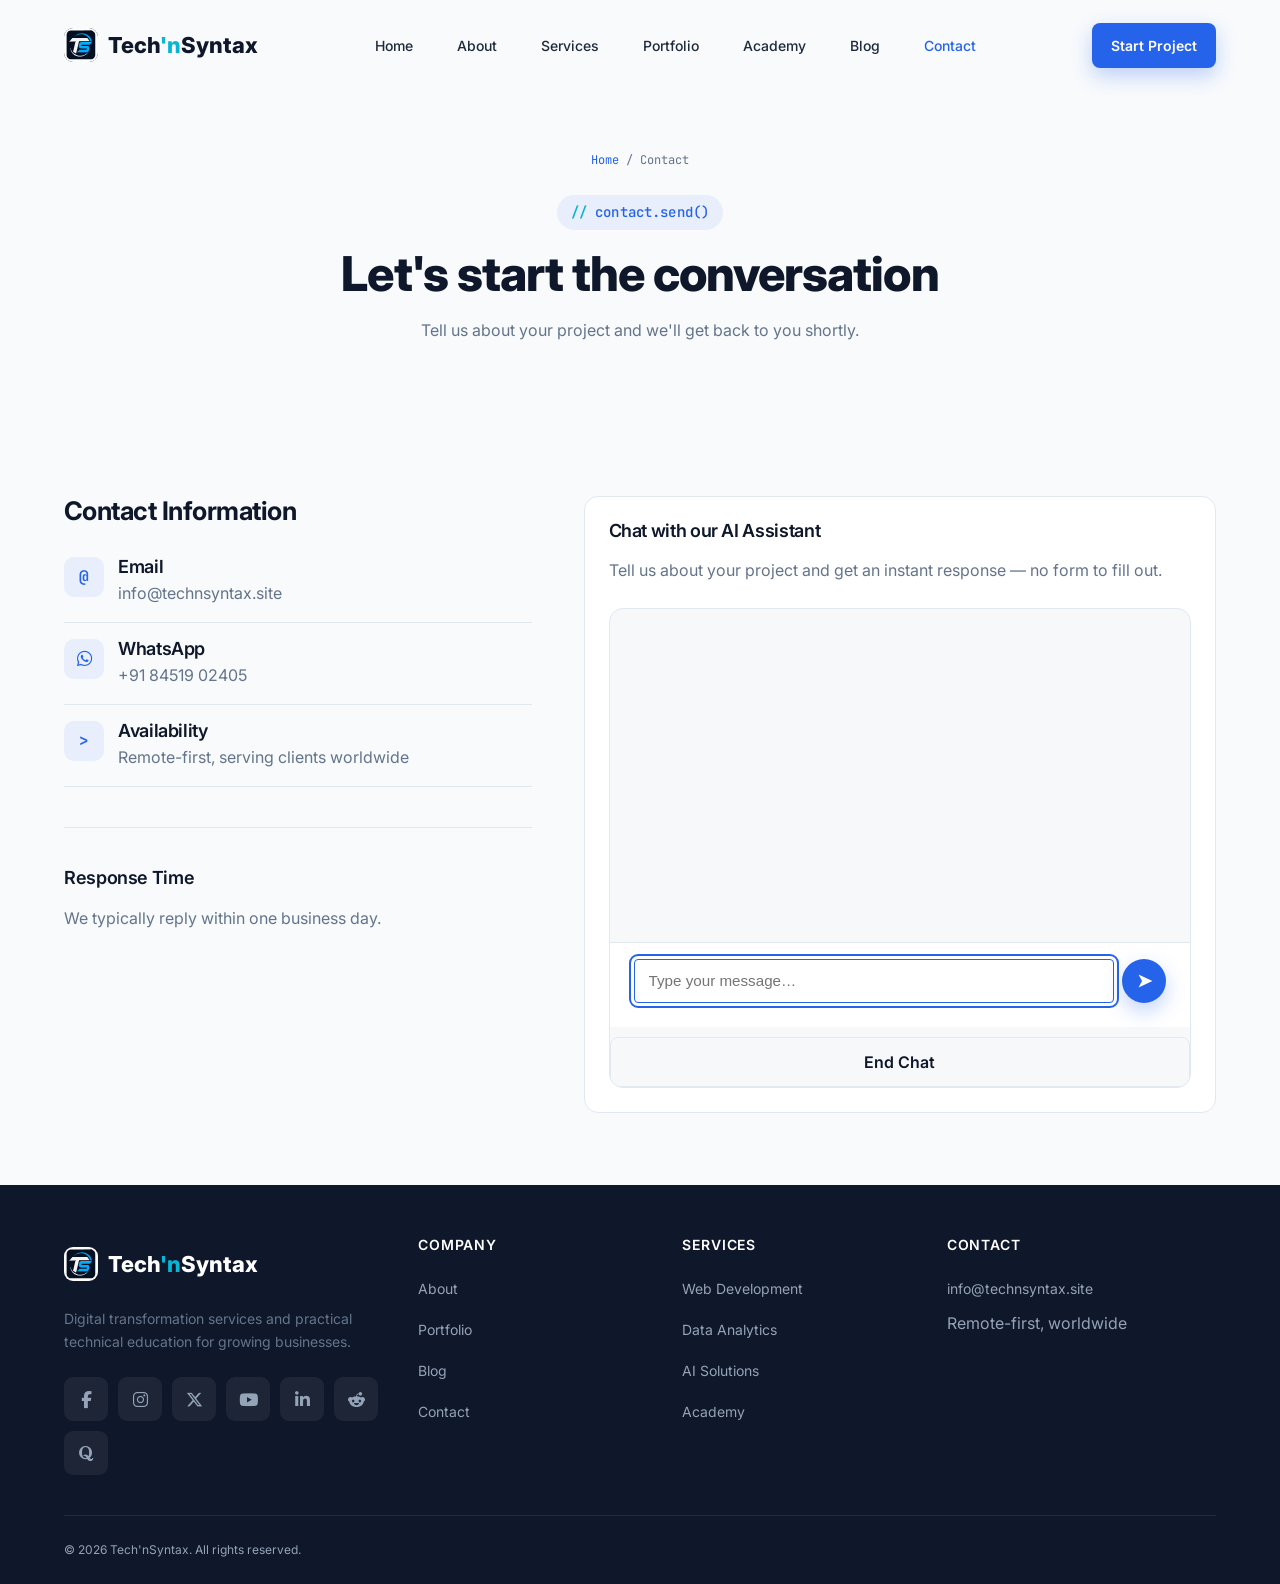
==== commit 28fbf3d7: "Update contact.html" ====
--- a/contact.html
+++ b/contact.html
@@ -3,41 +3,145 @@
 <head>
   <meta charset="UTF-8">
   <meta name="viewport" content="width=device-width, initial-scale=1.0">
+
   <title>Contact — Tech'nSyntax</title>
-  <meta name="description" content="Get in touch with Tech'nSyntax to start a web, analytics, AI, digital services, training or design project.">
+
+  <meta
+    name="description"
+    content="Get in touch with Tech'nSyntax to start a web, analytics, AI, digital services, training or design project."
+  >
+
   <meta name="robots" content="index, follow">
-  <link rel="canonical" href="https://www.technsyntax.site/contact.html">
-  <meta name="theme-color" content="#2563EB">
+
+  <link
+    rel="canonical"
+    href="https://www.technsyntax.site/contact.html"
+  >
+
+  <meta
+    name="theme-color"
+    content="#2563EB"
+  >
 
   <!-- Open Graph -->
   <meta property="og:type" content="website">
   <meta property="og:site_name" content="Tech'nSyntax">
   <meta property="og:locale" content="en_US">
-  <meta property="og:title" content="Contact — Tech'nSyntax">
-  <meta property="og:description" content="Get in touch to start a web, analytics, AI, digital services, training or design project.">
-  <meta property="og:url" content="https://www.technsyntax.site/contact.html">
-  <meta property="og:image" content="https://www.technsyntax.site/images/og/og-image.webp">
-  <meta property="og:image:width" content="1200">
-  <meta property="og:image:height" content="630">
-  <meta property="og:image:alt" content="Contact Tech'nSyntax">
+
+  <meta
+    property="og:title"
+    content="Contact — Tech'nSyntax"
+  >
+
+  <meta
+    property="og:description"
+    content="Get in touch to start a web, analytics, AI, digital services, training or design project."
+  >
+
+  <meta
+    property="og:url"
+    content="https://www.technsyntax.site/contact.html"
+  >
+
+  <meta
+    property="og:image"
+    content="https://www.technsyntax.site/images/og/og-image.webp"
+  >
+
+  <meta
+    property="og:image:width"
+    content="1200"
+  >
+
+  <meta
+    property="og:image:height"
+    content="630"
+  >
+
+  <meta
+    property="og:image:alt"
+    content="Contact Tech'nSyntax"
+  >
 
   <!-- Twitter Card -->
-  <meta name="twitter:card" content="summary_large_image">
-  <meta name="twitter:title" content="Contact — Tech'nSyntax">
-  <meta name="twitter:description" content="Get in touch to start a web, analytics, AI, digital services, training or design project.">
-  <meta name="twitter:image" content="https://www.technsyntax.site/images/og/og-image.webp">
-  <meta name="twitter:image:alt" content="Contact Tech'nSyntax">
-
-  <link rel="icon" type="image/svg+xml" href="icons/favicon.svg">
-  <link rel="preconnect" href="https://fonts.googleapis.com">
-  <link rel="preconnect" href="https://fonts.gstatic.com" crossorigin>
-  <link href="https://fonts.googleapis.com/css2?family=Inter:wght@300;400;500;600;700;800&family=JetBrains+Mono:wght@500;600;700&display=swap" rel="stylesheet">
-  <link rel="stylesheet" href="css/main.css">
-  <link rel="stylesheet" href="css/responsive.css">
-  <link rel="stylesheet" href="css/animations.css">
-  <link rel="stylesheet" href="https://cdnjs.cloudflare.com/ajax/libs/font-awesome/6.5.1/css/all.min.css" crossorigin="anonymous" referrerpolicy="no-referrer">
-
-  <!-- Structured data: Organization contact point + ContactPage -->
+  <meta
+    name="twitter:card"
+    content="summary_large_image"
+  >
+
+  <meta
+    name="twitter:title"
+    content="Contact — Tech'nSyntax"
+  >
+
+  <meta
+    name="twitter:description"
+    content="Get in touch to start a web, analytics, AI, digital services, training or design project."
+  >
+
+  <meta
+    name="twitter:image"
+    content="https://www.technsyntax.site/images/og/og-image.webp"
+  >
+
+  <meta
+    name="twitter:image:alt"
+    content="Contact Tech'nSyntax"
+  >
+
+  <!-- Favicon -->
+  <link
+    rel="icon"
+    type="image/svg+xml"
+    href="icons/favicon.svg"
+  >
+
+  <!-- Fonts -->
+  <link
+    rel="preconnect"
+    href="https://fonts.googleapis.com"
+  >
+
+  <link
+    rel="preconnect"
+    href="https://fonts.gstatic.com"
+    crossorigin
+  >
+
+  <link
+    href="https://fonts.googleapis.com/css2?family=Inter:wght@300;400;500;600;700;800&family=JetBrains+Mono:wght@500;600;700&display=swap"
+    rel="stylesheet"
+  >
+
+  <!-- Main CSS -->
+  <link
+    rel="stylesheet"
+    href="css/main.css"
+  >
+
+  <link
+    rel="stylesheet"
+    href="css/responsive.css"
+  >
+
+  <link
+    rel="stylesheet"
+    href="css/animations.css"
+  >
+
+  <!-- Font Awesome -->
+  <link
+    rel="stylesheet"
+    href="https://cdnjs.cloudflare.com/ajax/libs/font-awesome/6.5.1/css/all.min.css"
+    crossorigin="anonymous"
+    referrerpolicy="no-referrer"
+  >
+
+
+  <!-- =========================================================
+       STRUCTURED DATA
+       ========================================================= -->
+
   <script type="application/ld+json">
   {
     "@context": "https://schema.org",
@@ -72,206 +176,804 @@
         "@id": "https://www.technsyntax.site/contact.html#webpage",
         "url": "https://www.technsyntax.site/contact.html",
         "name": "Contact — Tech'nSyntax",
-        "isPartOf": { "@id": "https://www.technsyntax.site/#website" },
-        "about": { "@id": "https://www.technsyntax.site/#organization" }
+        "isPartOf": {
+          "@id": "https://www.technsyntax.site/#website"
+        },
+        "about": {
+          "@id": "https://www.technsyntax.site/#organization"
+        }
       }
     ]
   }
   </script>
+
+
+  <!-- =========================================================
+       CONTACT PAGE RESPONSIVE LAYOUT
+       ========================================================= -->
+
   <style>
-    /* Mobile-first base: both stacked into a single column. Enhanced at
-       540px+ (form fields have room to pair up) and 900px+ (info column
-       and form sit side by side). */
-    .contact-grid { display: grid; grid-template-columns: minmax(0, 1fr); gap: var(--space-xl); align-items: start; }
-    .form-row { display: grid; grid-template-columns: 1fr; gap: var(--space-md); }
-    @media (min-width: 540px) { .form-row { grid-template-columns: 1fr 1fr; } }
-    @media (min-width: 900px) { .contact-grid { grid-template-columns: minmax(0, 0.85fr) minmax(0, 1.15fr); } }
+
+    /*
+     * Mobile-first layout.
+     */
+
+    .contact-grid {
+      display: grid;
+      grid-template-columns: minmax(0, 1fr);
+      gap: var(--space-xl);
+      align-items: start;
+    }
+
+
+    .form-row {
+      display: grid;
+      grid-template-columns: 1fr;
+      gap: var(--space-md);
+    }
+
+
+    @media (min-width: 540px) {
+
+      .form-row {
+        grid-template-columns: 1fr 1fr;
+      }
+
+    }
+
+
+    @media (min-width: 900px) {
+
+      .contact-grid {
+        grid-template-columns:
+          minmax(0, 0.85fr)
+          minmax(0, 1.15fr);
+      }
+
+    }
+
   </style>
+
 </head>
+
+
 <body>
-  <a class="skip-link" href="#main">Skip to content</a>
+
+  <!-- =========================================================
+       SKIP LINK
+       ========================================================= -->
+
+  <a
+    class="skip-link"
+    href="#main"
+  >
+    Skip to content
+  </a>
+
+
+  <!-- =========================================================
+       HEADER
+       ========================================================= -->
 
   <header class="header">
-    <nav class="nav container" aria-label="Primary navigation">
-      <a href="index.html" class="logo">
-        <img src="icons/favicon.svg" alt="" class="logo-mark" width="34" height="34">
-        <span class="logo-text">Tech<span class="logo-dot">'n</span>Syntax</span>
+
+    <nav
+      class="nav container"
+      aria-label="Primary navigation"
+    >
+
+      <a
+        href="index.html"
+        class="logo"
+      >
+
+        <img
+          src="icons/favicon.svg"
+          alt=""
+          class="logo-mark"
+          width="34"
+          height="34"
+        >
+
+        <span class="logo-text">
+          Tech<span class="logo-dot">'n</span>Syntax
+        </span>
+
       </a>
-      <button class="hamburger" aria-label="Toggle menu" aria-expanded="false">
-        <span></span><span></span><span></span>
+
+
+      <button
+        class="hamburger"
+        aria-label="Toggle menu"
+        aria-expanded="false"
+      >
+
+        <span></span>
+        <span></span>
+        <span></span>
+
       </button>
+
+
       <ul class="nav-links">
-        <li><a href="index.html">Home</a></li>
-        <li><a href="about.html">About</a></li>
-        <li><a href="services.html">Services</a></li>
-        <li><a href="portfolio.html">Portfolio</a></li>
-        <li><a href="academy.html">Academy</a></li>
-        <li><a href="blog.html">Blog</a></li>
-        <li><a href="contact.html" class="is-active">Contact</a></li>
-        <li class="nav-cta-mobile"><a href="contact.html" class="btn btn--primary btn--full">Start Project</a></li>
+
+        <li>
+          <a href="index.html">
+            Home
+          </a>
+        </li>
+
+        <li>
+          <a href="about.html">
+            About
+          </a>
+        </li>
+
+        <li>
+          <a href="services.html">
+            Services
+          </a>
+        </li>
+
+        <li>
+          <a href="portfolio.html">
+            Portfolio
+          </a>
+        </li>
+
+        <li>
+          <a href="academy.html">
+            Academy
+          </a>
+        </li>
+
+        <li>
+          <a href="blog.html">
+            Blog
+          </a>
+        </li>
+
+        <li>
+          <a
+            href="contact.html"
+            class="is-active"
+          >
+            Contact
+          </a>
+        </li>
+
+        <li class="nav-cta-mobile">
+
+          <a
+            href="contact.html"
+            class="btn btn--primary btn--full"
+          >
+            Start Project
+          </a>
+
+        </li>
+
       </ul>
+
+
       <div class="nav-cta">
-        <a href="contact.html" class="btn btn--primary btn--sm">Start Project</a>
+
+        <a
+          href="contact.html"
+          class="btn btn--primary btn--sm"
+        >
+          Start Project
+        </a>
+
       </div>
+
     </nav>
+
+
     <div class="nav-overlay"></div>
+
   </header>
 
+
+  <!-- =========================================================
+       MAIN
+       ========================================================= -->
+
   <main id="main">
 
+
+    <!-- PAGE HEADER -->
+
     <section class="page-header container">
-      <p class="breadcrumb"><a href="index.html">Home</a> / Contact</p>
-      <span class="eyebrow">contact.send()</span>
-      <h1>Let's start the conversation</h1>
-      <p class="section-head" style="margin-top:var(--space-sm);">Tell us about your project and we'll get back to you shortly.</p>
+
+      <p class="breadcrumb">
+
+        <a href="index.html">
+          Home
+        </a>
+
+        /
+
+        Contact
+
+      </p>
+
+
+      <span class="eyebrow">
+        contact.send()
+      </span>
+
+
+      <h1>
+        Let's start the conversation
+      </h1>
+
+
+      <p
+        class="section-head"
+        style="margin-top:var(--space-sm);"
+      >
+        Tell us about your project and we'll get back to you shortly.
+      </p>
+
     </section>
 
+
+    <!-- =======================================================
+         CONTACT SECTION
+         ======================================================= -->
+
     <section class="section">
+
       <div class="container contact-grid">
 
-        <!-- Contact info -->
+
+        <!-- =====================================================
+             CONTACT INFORMATION
+             ===================================================== -->
+
         <div class="reveal">
-          <h3>Contact Information</h3>
+
+          <h3>
+            Contact Information
+          </h3>
+
+
+          <!-- EMAIL -->
+
           <div class="contact-info-item">
-            <span class="contact-info-icon">@</span>
+
+            <span class="contact-info-icon">
+              @
+            </span>
+
             <div>
-              <h4 style="margin-bottom:2px;">Email</h4>
-              <p class="mb-0"><a href="mailto:info@technsyntax.site">info@technsyntax.site</a></p>
+
+              <h4 style="margin-bottom:2px;">
+                Email
+              </h4>
+
+              <p class="mb-0">
+
+                <a
+                  href="mailto:info@technsyntax.site"
+                >
+                  info@technsyntax.site
+                </a>
+
+              </p>
+
             </div>
+
           </div>
+
+
+          <!-- WHATSAPP -->
+
           <div class="contact-info-item">
-            <span class="contact-info-icon"><i class="fa-brands fa-whatsapp" aria-hidden="true"></i></span>
+
+            <span class="contact-info-icon">
+
+              <i
+                class="fa-brands fa-whatsapp"
+                aria-hidden="true"
+              ></i>
+
+            </span>
+
+
             <div>
-              <h4 style="margin-bottom:2px;">WhatsApp</h4>
-              <p class="mb-0"><a href="https://wa.me/918451902405" target="_blank" rel="noopener">+91 84519 02405</a></p>
+
+              <h4 style="margin-bottom:2px;">
+                WhatsApp
+              </h4>
+
+              <p class="mb-0">
+
+                <a
+                  href="https://wa.me/918451902405"
+                  target="_blank"
+                  rel="noopener"
+                >
+                  +91 84519 02405
+                </a>
+
+              </p>
+
             </div>
+
           </div>
+
+
+          <!-- AVAILABILITY -->
+
           <div class="contact-info-item">
-            <span class="contact-info-icon">&gt;</span>
+
+            <span class="contact-info-icon">
+              &gt;
+            </span>
+
+
             <div>
-              <h4 style="margin-bottom:2px;">Availability</h4>
-              <p class="mb-0">Remote-first, serving clients worldwide</p>
+
+              <h4 style="margin-bottom:2px;">
+                Availability
+              </h4>
+
+              <p class="mb-0">
+                Remote-first, serving clients worldwide
+              </p>
+
             </div>
+
           </div>
 
+
           <hr class="divider">
 
-          <h4>Response Time</h4>
-          <p>We typically reply within one business day.</p>
+
+          <h4>
+            Response Time
+          </h4>
+
+          <p>
+            We typically reply within one business day.
+          </p>
+
         </div>
 
-        <!-- AI chat agent (replaces the contact form) — custom-built chat UI,
-             connects directly to the ElevenLabs Agents WebSocket API. -->
-        <div class="card reveal" id="contact-chat-card">
-          <h4 style="margin-top:0;">Chat with our AI Assistant</h4>
-          <p style="margin-bottom: 1.5rem;">Tell us about your project and get an instant response — no form to fill out.</p>
-
-<div id="ai-chat" class="ai-chat" data-agent-id="agent_7001kzp67vyqecjbgqvnzspb087r">
-
-  <div id="ai-chat-messages"
-       class="ai-chat-messages"
-       role="log"
-       aria-live="polite">
-  </div>
-
-  <div id="ai-chat-status"
-       class="ai-chat-status">
-  </div>
-
-  <form id="ai-chat-form" class="ai-chat-form">
-
-    <input
-      type="text"
-      id="ai-chat-input"
-      class="ai-chat-input"
-      placeholder="Type your message…"
-      autocomplete="off"
-      required
-    >
-
-    <button
-      type="submit"
-      class="btn btn--primary ai-chat-send"
-      aria-label="Send message">
-      ➤
-    </button>
-
-  </form>
+
+        <!-- =====================================================
+             AI CHAT CARD
+             ===================================================== -->
+
+        <div
+          class="card reveal"
+          id="contact-chat-card"
+        >
+
+          <h4 style="margin-top:0;">
+            Chat with our AI Assistant
+          </h4>
+
+
+          <p style="margin-bottom:1.5rem;">
+            Tell us about your project and get an instant response — no form to fill out.
+          </p>
+
+
+          <!-- =================================================
+               CHAT CONTAINER
+
+               IMPORTANT:
+               No ElevenLabs agent ID anymore.
+
+               ai-chat.js handles the n8n connection.
+               ================================================= -->
+
+          <div
+            id="ai-chat"
+            class="ai-chat"
+          >
+
+
+            <!-- ===============================================
+                 CHAT MESSAGES
+                 =============================================== -->
+
+            <div
+              id="ai-chat-messages"
+              class="ai-chat-messages"
+              role="log"
+              aria-live="polite"
+              aria-label="AI assistant conversation"
+            ></div>
+
+
+            <!-- ===============================================
+                 STATUS
+                 =============================================== -->
+
+            <div
+              id="ai-chat-status"
+              class="ai-chat-status"
+              role="status"
+              aria-live="polite"
+            ></div>
+
+
+            <!-- ===============================================
+                 CHAT INPUT
+                 =============================================== -->
+
+            <form
+              id="ai-chat-form"
+              class="ai-chat-form"
+            >
+
+              <input
+                type="text"
+                id="ai-chat-input"
+                class="ai-chat-input"
+                placeholder="Type your message…"
+                autocomplete="off"
+                aria-label="Type your message"
+                required
+              >
+
+
+              <button
+                type="submit"
+                class="btn btn--primary ai-chat-send"
+                aria-label="Send message"
+              >
+                ➤
+              </button>
+
+            </form>
+
+
+            <!-- ===============================================
+                 END CHAT
+                 =============================================== -->
+
+            <button
+              type="button"
+              id="ai-chat-end"
+              class="btn btn--secondary"
+              style="margin-top:10px;width:100%;"
+            >
+              End Chat
+            </button>
+
+
+          </div>
+
+        </div>
+
+      </div>
+
+    </section>
+
+  </main>
+
+
+  <!-- =========================================================
+       FOOTER
+       ========================================================= -->
+
+  <footer class="footer">
+
+    <div class="container">
+
+      <div class="footer-grid">
+
+
+        <!-- ===================================================
+             FOOTER BRAND
+             =================================================== -->
+
+        <div class="footer-col">
+
+          <a
+            href="index.html"
+            class="logo"
+          >
+
+            <img
+              src="icons/favicon.svg"
+              alt=""
+              class="logo-mark"
+              width="34"
+              height="34"
+            >
+
+            <span class="logo-text">
+              Tech<span class="logo-dot">'n</span>Syntax
+            </span>
+
+          </a>
+
+
+          <p class="footer-desc">
+
+            Digital transformation services and practical technical education for growing businesses.
+
+          </p>
+
+
+          <div class="footer-social">
+
+            <a
+              href="https://www.facebook.com/TheTechnSyntax"
+              aria-label="Facebook"
+              target="_blank"
+              rel="noopener"
+            >
+              <i
+                class="fa-brands fa-facebook-f"
+                aria-hidden="true"
+              ></i>
+            </a>
+
+
+            <a
+              href="https://www.instagram.com/TheTechnSyntax"
+              aria-label="Instagram"
+              target="_blank"
+              rel="noopener"
+            >
+              <i
+                class="fa-brands fa-instagram"
+                aria-hidden="true"
+              ></i>
+            </a>
+
+
+            <a
+              href="https://www.x.com/TheTechnSyntax"
+              aria-label="Twitter / X"
+              target="_blank"
+              rel="noopener"
+            >
+              <i
+                class="fa-brands fa-x-twitter"
+                aria-hidden="true"
+              ></i>
+            </a>
+
+
+            <a
+              href="https://www.youtube.com/@TheTechnSyntax"
+              aria-label="YouTube"
+              target="_blank"
+              rel="noopener"
+            >
+              <i
+                class="fa-brands fa-youtube"
+                aria-hidden="true"
+              ></i>
+            </a>
+
+
+            <a
+              href="https://www.linkedin.com/company/TechnSyntax"
+              aria-label="LinkedIn"
+              target="_blank"
+              rel="noopener"
+            >
+              <i
+                class="fa-brands fa-linkedin-in"
+                aria-hidden="true"
+              ></i>
+            </a>
+
+
+            <a
+              href="https://www.reddit.com/r/TheTechnSyntax"
+              aria-label="Reddit"
+              target="_blank"
+              rel="noopener"
+            >
+              <i
+                class="fa-brands fa-reddit-alien"
+                aria-hidden="true"
+              ></i>
+            </a>
+
+
+            <a
+              href="https://TheTechnSyntax.quora.com"
+              aria-label="Quora"
+              target="_blank"
+              rel="noopener"
+            >
+              <i
+                class="fa-brands fa-quora"
+                aria-hidden="true"
+              ></i>
+            </a>
+
+          </div>
+
+        </div>
+
+
+        <!-- ===================================================
+             COMPANY
+             =================================================== -->
+
+        <div class="footer-col">
+
+          <h4>
+            Company
+          </h4>
+
+          <ul>
+
+            <li>
+              <a href="about.html">
+                About
+              </a>
+            </li>
+
+            <li>
+              <a href="portfolio.html">
+                Portfolio
+              </a>
+            </li>
+
+            <li>
+              <a href="blog.html">
+                Blog
+              </a>
+            </li>
+
+            <li>
+              <a href="contact.html">
+                Contact
+              </a>
+            </li>
+
+          </ul>
+
+        </div>
+
+
+        <!-- ===================================================
+             SERVICES
+             =================================================== -->
+
+        <div class="footer-col">
+
+          <h4>
+            Services
+          </h4>
+
+          <ul>
+
+            <li>
+              <a href="services.html#web-development">
+                Web Development
+              </a>
+            </li>
+
+            <li>
+              <a href="services.html#data-analytics">
+                Data Analytics
+              </a>
+            </li>
+
+            <li>
+              <a href="services.html#ai-solutions">
+                AI Solutions
+              </a>
+            </li>
+
+            <li>
+              <a href="academy.html">
+                Academy
+              </a>
+            </li>
+
+          </ul>
+
+        </div>
+
+
+        <!-- ===================================================
+             CONTACT
+             =================================================== -->
+
+        <div class="footer-col">
+
+          <h4>
+            Contact
+          </h4>
+
+          <ul>
+
+            <li>
+
+              <a
+                href="mailto:info@technsyntax.site"
+              >
+                info@technsyntax.site
+              </a>
+
+            </li>
+
+            <li>
+              <span>
+                Remote-first, worldwide
+              </span>
+            </li>
+
+          </ul>
+
+        </div>
+
+
+      </div>
+
+
+      <!-- =====================================================
+           FOOTER BOTTOM
+           ===================================================== -->
+
+      <div class="footer-bottom">
+
+        <span>
+          ©
+          <span class="js-year">
+            2026
+          </span>
+          Tech'nSyntax. All rights reserved.
+        </span>
+
+      </div>
+
+
+    </div>
+
+  </footer>
+
+
+  <!-- =========================================================
+       SCROLL TOP
+       ========================================================= -->
 
   <button
-    type="button"
-    id="ai-chat-end"
-    class="btn btn--secondary"
-    style="margin-top: 10px; width: 100%;">
-    End Chat
+    class="scroll-top"
+    aria-label="Scroll to top"
+  >
+    ↑
   </button>
 
-</div>
-        </div>
-
-      </div>
-    </section>
-
-  </main>
-
-  <footer class="footer">
-    <div class="container">
-      <div class="footer-grid">
-        <div class="footer-col">
-          <a href="index.html" class="logo">
-            <img src="icons/favicon.svg" alt="" class="logo-mark" width="34" height="34">
-            <span class="logo-text">Tech<span class="logo-dot">'n</span>Syntax</span>
-          </a>
-          <p class="footer-desc">Digital transformation services and practical technical education for growing businesses.</p>
-          <div class="footer-social">
-            <a href="https://www.facebook.com/TheTechnSyntax" aria-label="Facebook" target="_blank" rel="noopener"><i class="fa-brands fa-facebook-f" aria-hidden="true"></i></a>
-            <a href="https://www.instagram.com/TheTechnSyntax" aria-label="Instagram" target="_blank" rel="noopener"><i class="fa-brands fa-instagram" aria-hidden="true"></i></a>
-            <a href="https://www.x.com/TheTechnSyntax" aria-label="Twitter / X" target="_blank" rel="noopener"><i class="fa-brands fa-x-twitter" aria-hidden="true"></i></a>
-            <a href="https://www.youtube.com/@TheTechnSyntax" aria-label="YouTube" target="_blank" rel="noopener"><i class="fa-brands fa-youtube" aria-hidden="true"></i></a>
-            <a href="https://www.linkedin.com/company/TechnSyntax" aria-label="LinkedIn" target="_blank" rel="noopener"><i class="fa-brands fa-linkedin-in" aria-hidden="true"></i></a>
-            <a href="https://www.reddit.com/r/TheTechnSyntax" aria-label="Reddit" target="_blank" rel="noopener"><i class="fa-brands fa-reddit-alien" aria-hidden="true"></i></a>
-            <a href="https://TheTechnSyntax.quora.com" aria-label="Quora" target="_blank" rel="noopener"><i class="fa-brands fa-quora" aria-hidden="true"></i></a>
-          </div>
-        </div>
-        <div class="footer-col">
-          <h4>Company</h4>
-          <ul>
-            <li><a href="about.html">About</a></li>
-            <li><a href="portfolio.html">Portfolio</a></li>
-            <li><a href="blog.html">Blog</a></li>
-            <li><a href="contact.html">Contact</a></li>
-          </ul>
-        </div>
-        <div class="footer-col">
-          <h4>Services</h4>
-          <ul>
-            <li><a href="services.html#web-development">Web Development</a></li>
-            <li><a href="services.html#data-analytics">Data Analytics</a></li>
-            <li><a href="services.html#ai-solutions">AI Solutions</a></li>
-            <li><a href="academy.html">Academy</a></li>
-          </ul>
-        </div>
-        <div class="footer-col">
-          <h4>Contact</h4>
-          <ul>
-            <li><a href="mailto:info@technsyntax.site">info@technsyntax.site</a></li>
-            <li><span>Remote-first, worldwide</span></li>
-          </ul>
-        </div>
-      </div>
-      <div class="footer-bottom">
-        <span>© <span class="js-year">2026</span> Tech'nSyntax. All rights reserved.</span>
-      </div>
-    </div>
-  </footer>
-
-
-  <button class="scroll-top" aria-label="Scroll to top">↑</button>
+
+  <!-- =========================================================
+       MAIN WEBSITE JAVASCRIPT
+       ========================================================= -->
 
   <script src="js/main.js"></script>
 
-  <!-- Custom AI chat: connects directly to the ElevenLabs Agents WebSocket
-       API (no widget, no API key — the agent is public). -->
+
+  <!-- =========================================================
+       AI CHAT JAVASCRIPT
+
+       This file now handles:
+
+       • localStorage user ID
+       • returning-user detection
+       • customer profile
+       • conversation state
+       • n8n Webhook communication
+       • AI response rendering
+
+       ElevenLabs is no longer used.
+       ========================================================= -->
+
   <script src="js/ai-chat.js"></script>
+
 </body>
-</html>
+</html>
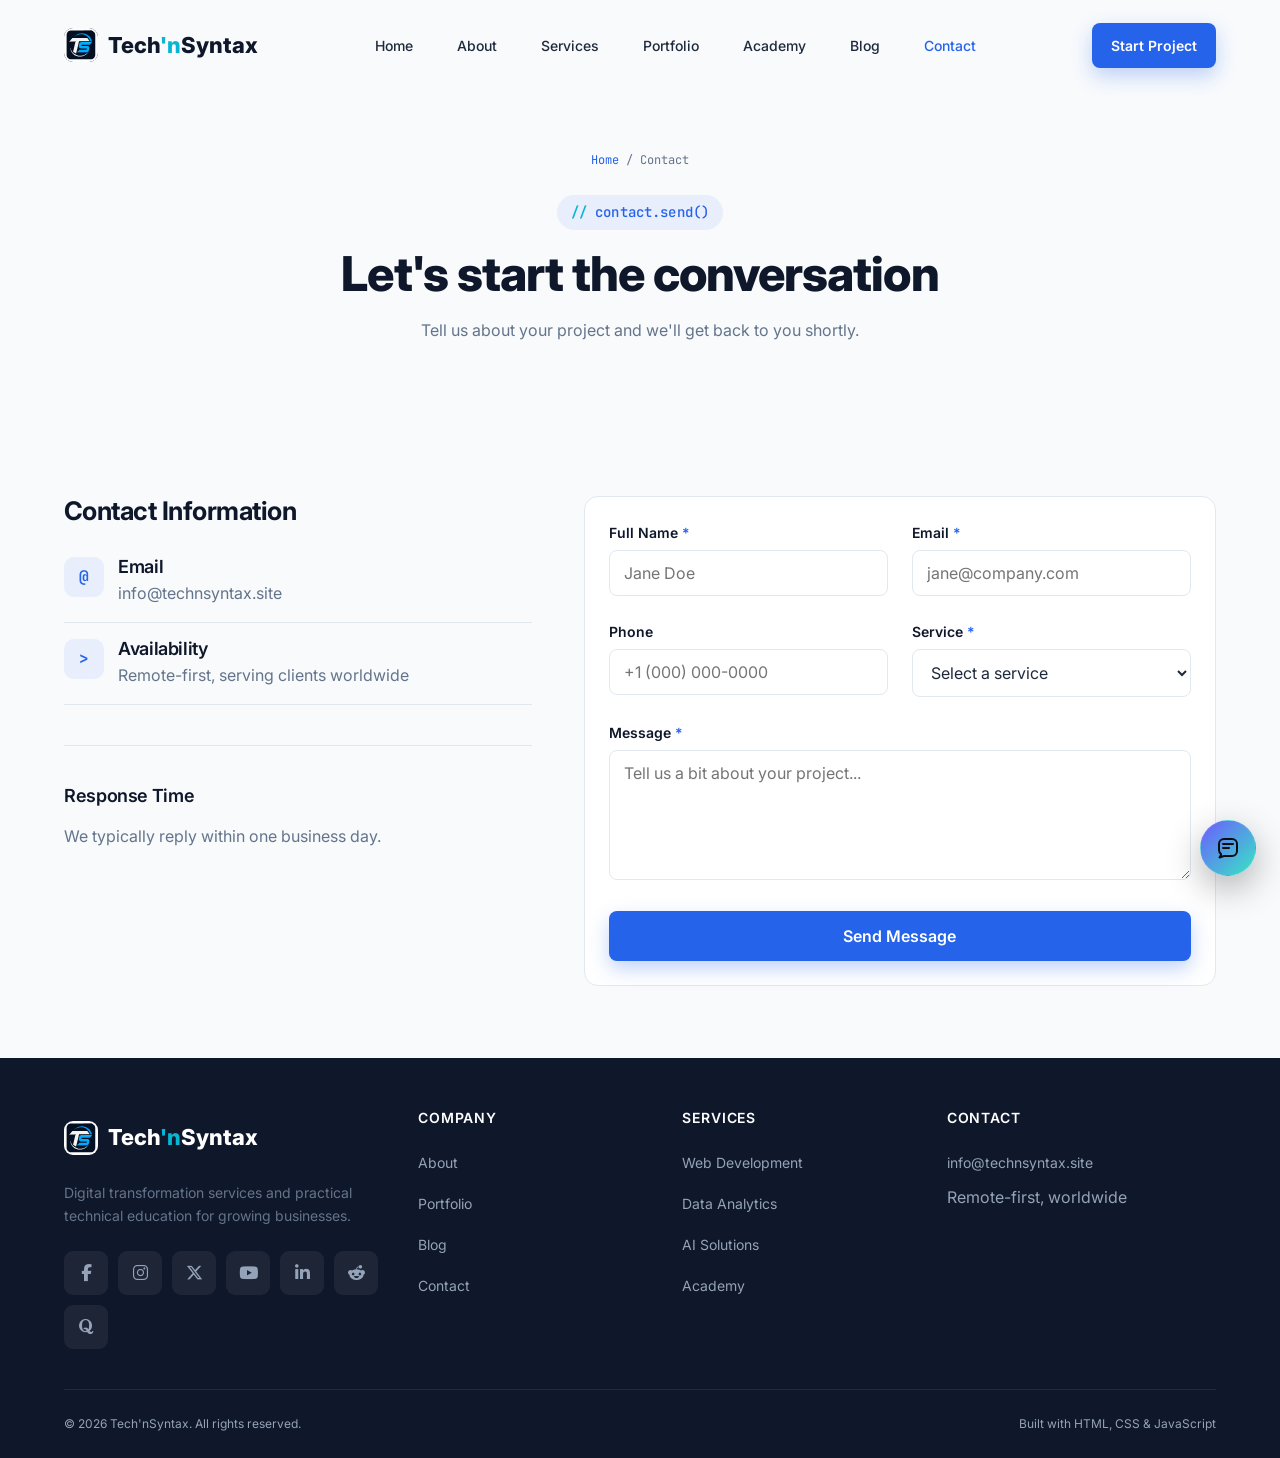
==== commit 29d4c55f: "Update fmt.Println message from 'Hello' to 'Goodbye'" ====
--- a/contact.html
+++ b/contact.html
@@ -6,130 +6,41 @@
 
   <title>Contact — Tech'nSyntax</title>
 
-  <meta
-    name="description"
-    content="Get in touch with Tech'nSyntax to start a web, analytics, AI, digital services, training or design project."
-  >
-
+  <meta name="description" content="Get in touch with Tech'nSyntax to start a web, analytics, AI, digital services, training or design project.">
   <meta name="robots" content="index, follow">
-
-  <link
-    rel="canonical"
-    href="https://www.technsyntax.site/contact.html"
-  >
-
-  <meta
-    name="theme-color"
-    content="#2563EB"
-  >
+  <link rel="canonical" href="https://www.technsyntax.site/contact.html">
+  <meta name="theme-color" content="#2563EB">
 
   <!-- Open Graph -->
   <meta property="og:type" content="website">
   <meta property="og:site_name" content="Tech'nSyntax">
   <meta property="og:locale" content="en_US">
-
-  <meta
-    property="og:title"
-    content="Contact — Tech'nSyntax"
-  >
-
-  <meta
-    property="og:description"
-    content="Get in touch to start a web, analytics, AI, digital services, training or design project."
-  >
-
-  <meta
-    property="og:url"
-    content="https://www.technsyntax.site/contact.html"
-  >
-
-  <meta
-    property="og:image"
-    content="https://www.technsyntax.site/images/og/og-image.webp"
-  >
-
-  <meta
-    property="og:image:width"
-    content="1200"
-  >
-
-  <meta
-    property="og:image:height"
-    content="630"
-  >
-
-  <meta
-    property="og:image:alt"
-    content="Contact Tech'nSyntax"
-  >
+  <meta property="og:title" content="Contact — Tech'nSyntax">
+  <meta property="og:description" content="Get in touch to start a web, analytics, AI, digital services, training or design project.">
+  <meta property="og:url" content="https://www.technsyntax.site/contact.html">
+  <meta property="og:image" content="https://www.technsyntax.site/images/og/og-image.webp">
+  <meta property="og:image:width" content="1200">
+  <meta property="og:image:height" content="630">
+  <meta property="og:image:alt" content="Contact Tech'nSyntax">
 
   <!-- Twitter Card -->
-  <meta
-    name="twitter:card"
-    content="summary_large_image"
-  >
-
-  <meta
-    name="twitter:title"
-    content="Contact — Tech'nSyntax"
-  >
-
-  <meta
-    name="twitter:description"
-    content="Get in touch to start a web, analytics, AI, digital services, training or design project."
-  >
-
-  <meta
-    name="twitter:image"
-    content="https://www.technsyntax.site/images/og/og-image.webp"
-  >
-
-  <meta
-    name="twitter:image:alt"
-    content="Contact Tech'nSyntax"
-  >
-
-  <!-- Favicon -->
-  <link
-    rel="icon"
-    type="image/svg+xml"
-    href="icons/favicon.svg"
-  >
-
-  <!-- Fonts -->
-  <link
-    rel="preconnect"
-    href="https://fonts.googleapis.com"
-  >
-
-  <link
-    rel="preconnect"
-    href="https://fonts.gstatic.com"
-    crossorigin
-  >
-
-  <link
-    href="https://fonts.googleapis.com/css2?family=Inter:wght@300;400;500;600;700;800&family=JetBrains+Mono:wght@500;600;700&display=swap"
-    rel="stylesheet"
-  >
-
-  <!-- Main CSS -->
-  <link
-    rel="stylesheet"
-    href="css/main.css"
-  >
-
-  <link
-    rel="stylesheet"
-    href="css/responsive.css"
-  >
-
-  <link
-    rel="stylesheet"
-    href="css/animations.css"
-  >
-
-  <!-- Font Awesome -->
+  <meta name="twitter:card" content="summary_large_image">
+  <meta name="twitter:title" content="Contact — Tech'nSyntax">
+  <meta name="twitter:description" content="Get in touch to start a web, analytics, AI, digital services, training or design project.">
+  <meta name="twitter:image" content="https://www.technsyntax.site/images/og/og-image.webp">
+  <meta name="twitter:image:alt" content="Contact Tech'nSyntax">
+
+  <link rel="icon" type="image/svg+xml" href="icons/favicon.svg">
+
+  <link rel="preconnect" href="https://fonts.googleapis.com">
+  <link rel="preconnect" href="https://fonts.gstatic.com" crossorigin>
+
+  <link href="https://fonts.googleapis.com/css2?family=Inter:wght@300;400;500;600;700;800&family=JetBrains+Mono:wght@500;600;700&display=swap" rel="stylesheet">
+
+  <link rel="stylesheet" href="css/main.css">
+  <link rel="stylesheet" href="css/responsive.css">
+  <link rel="stylesheet" href="css/animations.css">
+
   <link
     rel="stylesheet"
     href="https://cdnjs.cloudflare.com/ajax/libs/font-awesome/6.5.1/css/all.min.css"
@@ -137,11 +48,7 @@
     referrerpolicy="no-referrer"
   >
 
-
-  <!-- =========================================================
-       STRUCTURED DATA
-       ========================================================= -->
-
+  <!-- Structured data: Organization contact point + ContactPage -->
   <script type="application/ld+json">
   {
     "@context": "https://schema.org",
@@ -157,9 +64,9 @@
           "https://www.instagram.com/TheTechnSyntax",
           "https://www.x.com/TheTechnSyntax",
           "https://www.youtube.com/@TheTechnSyntax",
-          "https://www.linkedin.com/company/TechnSyntax",
-          "https://www.reddit.com/r/TheTechnSyntax",
-          "https://TheTechnSyntax.quora.com"
+          "https://www.linkedin.com/company/TheTechnSyntax",
+          "https://www.reddit.com/user/TheTechnSyntax",
+          "https://www.quora.com/profile/TheTechnSyntax"
         ],
         "contactPoint": [
           {
@@ -187,24 +94,14 @@
   }
   </script>
 
-
-  <!-- =========================================================
-       CONTACT PAGE RESPONSIVE LAYOUT
-       ========================================================= -->
-
   <style>
-
-    /*
-     * Mobile-first layout.
-     */
-
+    /* Existing contact page layout — unchanged */
     .contact-grid {
       display: grid;
-      grid-template-columns: minmax(0, 1fr);
+      grid-template-columns: 1fr;
       gap: var(--space-xl);
       align-items: start;
     }
-
 
     .form-row {
       display: grid;
@@ -212,61 +109,574 @@
       gap: var(--space-md);
     }
 
-
     @media (min-width: 540px) {
-
       .form-row {
         grid-template-columns: 1fr 1fr;
       }
-
-    }
-
+    }
 
     @media (min-width: 900px) {
-
       .contact-grid {
-        grid-template-columns:
-          minmax(0, 0.85fr)
-          minmax(0, 1.15fr);
+        grid-template-columns: 0.85fr 1.15fr;
       }
-
-    }
-
+    }
+
+
+    /* =========================================================
+       Tech'nSyntax AI Chatbot
+       Completely scoped under .tns-chatbot
+       ========================================================= */
+
+    .tns-chatbot {
+      --tns-bg: #0b0d12;
+      --tns-panel: #12151c;
+      --tns-panel-2: #171b24;
+      --tns-border: #232833;
+      --tns-text: #e7e9ee;
+      --tns-muted: #8a93a3;
+      --tns-accent: #6d5bff;
+      --tns-accent-2: #37e6c4;
+      --tns-accent-glow: rgba(109, 91, 255, 0.35);
+      --tns-danger: #ff5c6c;
+      --tns-radius: 16px;
+
+      position: fixed;
+      right: 24px;
+      bottom: 24px;
+      z-index: 99999;
+
+      font-family:
+        'Inter',
+        -apple-system,
+        BlinkMacSystemFont,
+        'Segoe UI',
+        sans-serif;
+    }
+
+    .tns-chatbot *,
+    .tns-chatbot *::before,
+    .tns-chatbot *::after {
+      box-sizing: border-box;
+    }
+
+    /* Floating button */
+
+    .tns-chatbot__toggle {
+      width: 56px;
+      height: 56px;
+
+      border: 1px solid rgba(255, 255, 255, 0.08);
+      border-radius: 50%;
+
+      background:
+        linear-gradient(
+          135deg,
+          var(--tns-accent),
+          var(--tns-accent-2)
+        );
+
+      color: #0b0d12;
+
+      display: flex;
+      align-items: center;
+      justify-content: center;
+
+      cursor: pointer;
+
+      box-shadow:
+        0 12px 35px rgba(0, 0, 0, 0.3);
+
+      transition:
+        transform 0.15s ease,
+        box-shadow 0.15s ease;
+    }
+
+    .tns-chatbot__toggle:hover {
+      transform: translateY(-2px);
+
+      box-shadow:
+        0 16px 42px rgba(0, 0, 0, 0.4);
+    }
+
+    .tns-chatbot__toggle:active {
+      transform: translateY(0);
+    }
+
+    .tns-chatbot__toggle svg {
+      width: 24px;
+      height: 24px;
+    }
+
+
+    /* Chat shell */
+
+    .tns-chatbot__shell {
+      width: 460px;
+      height: min(720px, calc(100vh - 48px));
+
+      background:
+        linear-gradient(
+          180deg,
+          var(--tns-panel),
+          var(--tns-panel-2)
+        );
+
+      border: 1px solid var(--tns-border);
+      border-radius: var(--tns-radius);
+
+      display: none;
+      flex-direction: column;
+
+      overflow: hidden;
+
+      box-shadow:
+        0 30px 80px -30px rgba(0, 0, 0, 0.65),
+        0 0 0 1px rgba(255, 255, 255, 0.02) inset;
+    }
+
+    .tns-chatbot.is-open .tns-chatbot__shell {
+      display: flex;
+    }
+
+    .tns-chatbot.is-open .tns-chatbot__toggle {
+      display: none;
+    }
+
+
+    /* Header */
+
+    .tns-chatbot__header {
+      display: flex;
+      align-items: center;
+      gap: 12px;
+
+      padding: 18px 20px;
+
+      border-bottom: 1px solid var(--tns-border);
+
+      background: rgba(255, 255, 255, 0.01);
+    }
+
+
+    /* Avatar */
+
+    .tns-chatbot__avatar {
+      width: 38px;
+      height: 38px;
+
+      border-radius: 50%;
+
+      background:
+        conic-gradient(
+          from 180deg,
+          var(--tns-accent),
+          var(--tns-accent-2),
+          var(--tns-accent)
+        );
+
+      position: relative;
+      flex-shrink: 0;
+    }
+
+    .tns-chatbot__avatar::after {
+      content: "";
+
+      position: absolute;
+
+      inset: 3px;
+
+      border-radius: 50%;
+
+      background: var(--tns-panel);
+    }
+
+    .tns-chatbot__avatar::before {
+      content: "";
+
+      position: absolute;
+
+      inset: 0;
+      margin: auto;
+
+      width: 10px;
+      height: 10px;
+
+      border-radius: 50%;
+
+      background: var(--tns-accent-2);
+
+      box-shadow:
+        0 0 12px 2px var(--tns-accent-2);
+
+      z-index: 1;
+    }
+
+
+    /* Header text */
+
+    .tns-chatbot__header-text {
+      min-width: 0;
+      flex: 1;
+    }
+
+    .tns-chatbot__header-text h2 {
+      font-size: 15px;
+      font-weight: 600;
+
+      margin: 0;
+
+      letter-spacing: -0.01em;
+
+      color: var(--tns-text);
+    }
+
+    .tns-chatbot__header-text p {
+      margin: 2px 0 0;
+
+      font-size: 12px;
+
+      color: var(--tns-muted);
+
+      display: flex;
+      align-items: center;
+      gap: 6px;
+    }
+
+    .tns-chatbot__status-dot {
+      width: 7px;
+      height: 7px;
+
+      border-radius: 50%;
+
+      background: var(--tns-accent-2);
+
+      box-shadow:
+        0 0 6px var(--tns-accent-2);
+    }
+
+
+    /* Close button */
+
+    .tns-chatbot__close {
+      width: 34px;
+      height: 34px;
+
+      border: 0;
+
+      background: transparent;
+
+      color: var(--tns-muted);
+
+      border-radius: 8px;
+
+      cursor: pointer;
+
+      font-size: 22px;
+      line-height: 1;
+    }
+
+    .tns-chatbot__close:hover {
+      background: rgba(255, 255, 255, 0.05);
+      color: var(--tns-text);
+    }
+
+
+    /* Messages */
+
+    .tns-chatbot__messages {
+      flex: 1;
+
+      overflow-y: auto;
+
+      padding: 20px;
+
+      display: flex;
+      flex-direction: column;
+
+      gap: 14px;
+
+      scroll-behavior: smooth;
+    }
+
+    .tns-chatbot__messages::-webkit-scrollbar {
+      width: 6px;
+    }
+
+    .tns-chatbot__messages::-webkit-scrollbar-thumb {
+      background: var(--tns-border);
+      border-radius: 10px;
+    }
+
+
+    /* Messages */
+
+    .tns-chatbot__msg {
+      max-width: 82%;
+
+      padding: 11px 14px;
+
+      border-radius: 14px;
+
+      font-size: 14px;
+      line-height: 1.5;
+
+      white-space: pre-wrap;
+      word-wrap: break-word;
+
+      animation: tnsChatRise 0.25s ease;
+    }
+
+    @keyframes tnsChatRise {
+      from {
+        opacity: 0;
+        transform: translateY(6px);
+      }
+
+      to {
+        opacity: 1;
+        transform: translateY(0);
+      }
+    }
+
+    .tns-chatbot__msg.bot {
+      align-self: flex-start;
+
+      background: var(--tns-panel-2);
+
+      border: 1px solid var(--tns-border);
+
+      border-bottom-left-radius: 4px;
+
+      color: var(--tns-text);
+    }
+
+    .tns-chatbot__msg.user {
+      align-self: flex-end;
+
+      background:
+        linear-gradient(
+          135deg,
+          var(--tns-accent),
+          #4a3ce0
+        );
+
+      color: #fff;
+
+      border-bottom-right-radius: 4px;
+    }
+
+    .tns-chatbot__msg.error {
+      align-self: flex-start;
+
+      background:
+        rgba(255, 92, 108, 0.1);
+
+      border:
+        1px solid rgba(255, 92, 108, 0.35);
+
+      color: #ffb3ba;
+    }
+
+
+    /* Typing */
+
+    .tns-chatbot__typing {
+      align-self: flex-start;
+
+      display: flex;
+
+      gap: 4px;
+
+      padding: 12px 14px;
+
+      background: var(--tns-panel-2);
+
+      border: 1px solid var(--tns-border);
+
+      border-radius: 14px;
+
+      border-bottom-left-radius: 4px;
+    }
+
+    .tns-chatbot__typing span {
+      width: 6px;
+      height: 6px;
+
+      border-radius: 50%;
+
+      background: var(--tns-muted);
+
+      animation:
+        tnsChatBounce 1.2s infinite ease-in-out;
+    }
+
+    .tns-chatbot__typing span:nth-child(2) {
+      animation-delay: 0.15s;
+    }
+
+    .tns-chatbot__typing span:nth-child(3) {
+      animation-delay: 0.3s;
+    }
+
+    @keyframes tnsChatBounce {
+      0%,
+      60%,
+      100% {
+        transform: translateY(0);
+        opacity: 0.5;
+      }
+
+      30% {
+        transform: translateY(-5px);
+        opacity: 1;
+      }
+    }
+
+
+    /* Composer */
+
+    .tns-chatbot__composer {
+      display: flex;
+      align-items: flex-end;
+
+      gap: 10px;
+
+      padding: 14px;
+
+      border-top: 1px solid var(--tns-border);
+
+      background: rgba(255, 255, 255, 0.01);
+    }
+
+    .tns-chatbot__input {
+      flex: 1;
+
+      resize: none;
+
+      max-height: 120px;
+
+      background: var(--tns-panel-2);
+
+      border: 1px solid var(--tns-border);
+
+      color: var(--tns-text);
+
+      font-family: inherit;
+
+      font-size: 14px;
+
+      padding: 11px 14px;
+
+      border-radius: 12px;
+
+      outline: none;
+
+      transition:
+        border-color 0.15s ease,
+        box-shadow 0.15s ease;
+    }
+
+    .tns-chatbot__input::placeholder {
+      color: var(--tns-muted);
+    }
+
+    .tns-chatbot__input:focus {
+      border-color: var(--tns-accent);
+
+      box-shadow:
+        0 0 0 3px var(--tns-accent-glow);
+    }
+
+
+    /* Send */
+
+    .tns-chatbot__send {
+      width: 42px;
+      height: 42px;
+
+      border-radius: 12px;
+
+      border: none;
+
+      background:
+        linear-gradient(
+          135deg,
+          var(--tns-accent),
+          var(--tns-accent-2)
+        );
+
+      color: #0b0d12;
+
+      display: flex;
+      align-items: center;
+      justify-content: center;
+
+      cursor: pointer;
+
+      flex-shrink: 0;
+
+      transition:
+        transform 0.12s ease,
+        opacity 0.12s ease;
+    }
+
+    .tns-chatbot__send:hover {
+      transform: translateY(-1px);
+    }
+
+    .tns-chatbot__send:active {
+      transform: translateY(0);
+    }
+
+    .tns-chatbot__send:disabled {
+      opacity: 0.5;
+      cursor: not-allowed;
+      transform: none;
+    }
+
+
+    /* Footnote */
+
+    .tns-chatbot__footnote {
+      text-align: center;
+
+      font-size: 11px;
+
+      color: var(--tns-muted);
+
+      padding: 8px 0 14px;
+    }
+
+
+    /* Mobile */
+
+    @media (max-width: 540px) {
+
+      .tns-chatbot {
+        right: 12px;
+        bottom: 12px;
+      }
+
+      .tns-chatbot__shell {
+        width: calc(100vw - 24px);
+
+        height: calc(100vh - 24px);
+
+        max-height: 720px;
+      }
+
+    }
   </style>
-
 </head>
 
-
 <body>
 
-  <!-- =========================================================
-       SKIP LINK
-       ========================================================= -->
-
-  <a
-    class="skip-link"
-    href="#main"
-  >
-    Skip to content
-  </a>
-
-
-  <!-- =========================================================
-       HEADER
-       ========================================================= -->
+  <a class="skip-link" href="#main">Skip to content</a>
 
   <header class="header">
-
-    <nav
-      class="nav container"
-      aria-label="Primary navigation"
-    >
-
-      <a
-        href="index.html"
-        class="logo"
-      >
-
+    <nav class="nav container" aria-label="Primary navigation">
+
+      <a href="index.html" class="logo">
         <img
           src="icons/favicon.svg"
           alt=""
@@ -278,136 +688,91 @@
         <span class="logo-text">
           Tech<span class="logo-dot">'n</span>Syntax
         </span>
-
       </a>
-
 
       <button
         class="hamburger"
         aria-label="Toggle menu"
         aria-expanded="false"
       >
-
         <span></span>
         <span></span>
         <span></span>
-
       </button>
 
-
       <ul class="nav-links">
 
         <li>
-          <a href="index.html">
-            Home
-          </a>
+          <a href="index.html">Home</a>
         </li>
 
         <li>
-          <a href="about.html">
-            About
-          </a>
+          <a href="about.html">About</a>
         </li>
 
         <li>
-          <a href="services.html">
-            Services
-          </a>
+          <a href="services.html">Services</a>
         </li>
 
         <li>
-          <a href="portfolio.html">
-            Portfolio
-          </a>
+          <a href="portfolio.html">Portfolio</a>
         </li>
 
         <li>
-          <a href="academy.html">
-            Academy
-          </a>
+          <a href="academy.html">Academy</a>
         </li>
 
         <li>
-          <a href="blog.html">
-            Blog
-          </a>
+          <a href="blog.html">Blog</a>
         </li>
 
         <li>
-          <a
-            href="contact.html"
-            class="is-active"
-          >
+          <a href="contact.html" class="is-active">
             Contact
           </a>
         </li>
 
         <li class="nav-cta-mobile">
-
           <a
             href="contact.html"
             class="btn btn--primary btn--full"
           >
             Start Project
           </a>
-
         </li>
 
       </ul>
 
-
       <div class="nav-cta">
-
         <a
           href="contact.html"
           class="btn btn--primary btn--sm"
         >
           Start Project
         </a>
-
       </div>
 
     </nav>
 
-
     <div class="nav-overlay"></div>
-
   </header>
 
 
-  <!-- =========================================================
-       MAIN
-       ========================================================= -->
-
   <main id="main">
 
-
-    <!-- PAGE HEADER -->
-
     <section class="page-header container">
 
       <p class="breadcrumb">
-
-        <a href="index.html">
-          Home
-        </a>
-
-        /
-
-        Contact
-
+        <a href="index.html">Home</a> / Contact
       </p>
-
 
       <span class="eyebrow">
         contact.send()
       </span>
 
-
       <h1>
         Let's start the conversation
       </h1>
-
 
       <p
         class="section-head"
@@ -419,18 +784,11 @@
     </section>
 
 
-    <!-- =======================================================
-         CONTACT SECTION
-         ======================================================= -->
-
     <section class="section">
 
       <div class="container contact-grid">
 
-
-        <!-- =====================================================
-             CONTACT INFORMATION
-             ===================================================== -->
+        <!-- Contact info -->
 
         <div class="reveal">
 
@@ -438,9 +796,6 @@
             Contact Information
           </h3>
 
-
-          <!-- EMAIL -->
-
           <div class="contact-info-item">
 
             <span class="contact-info-icon">
@@ -454,58 +809,15 @@
               </h4>
 
               <p class="mb-0">
-
-                <a
-                  href="mailto:info@technsyntax.site"
-                >
+                <a href="mailto:info@technsyntax.site">
                   info@technsyntax.site
                 </a>
-
               </p>
 
             </div>
 
           </div>
 
-
-          <!-- WHATSAPP -->
-
-          <div class="contact-info-item">
-
-            <span class="contact-info-icon">
-
-              <i
-                class="fa-brands fa-whatsapp"
-                aria-hidden="true"
-              ></i>
-
-            </span>
-
-
-            <div>
-
-              <h4 style="margin-bottom:2px;">
-                WhatsApp
-              </h4>
-
-              <p class="mb-0">
-
-                <a
-                  href="https://wa.me/918451902405"
-                  target="_blank"
-                  rel="noopener"
-                >
-                  +91 84519 02405
-                </a>
-
-              </p>
-
-            </div>
-
-          </div>
-
-
-          <!-- AVAILABILITY -->
 
           <div class="contact-info-item">
 
@@ -513,7 +825,6 @@
               &gt;
             </span>
 
-
             <div>
 
               <h4 style="margin-bottom:2px;">
@@ -543,124 +854,327 @@
         </div>
 
 
-        <!-- =====================================================
-             AI CHAT CARD
-             ===================================================== -->
-
-        <div
-          class="card reveal"
-          id="contact-chat-card"
+        <!-- Contact form -->
+
+        <div class="card reveal">
+
+          <div
+            class="form-success"
+            role="status"
+          >
+            Opening your email app with this message ready to send — just hit send there to reach us.
+          </div>
+
+
+          <form
+            class="js-contact-form"
+            novalidate
+          >
+
+            <div class="form-row">
+
+              <div class="form-group">
+
+                <label for="name">
+                  Full Name
+                  <span class="required">*</span>
+                </label>
+
+                <input
+                  type="text"
+                  id="name"
+                  name="name"
+                  placeholder="Jane Doe"
+                  required
+                >
+
+                <span class="form-error">
+                  Please enter your name (min. 2 characters).
+                </span>
+
+              </div>
+
+
+              <div class="form-group">
+
+                <label for="email">
+                  Email
+                  <span class="required">*</span>
+                </label>
+
+                <input
+                  type="email"
+                  id="email"
+                  name="email"
+                  placeholder="jane@company.com"
+                  required
+                >
+
+                <span class="form-error">
+                  Please enter a valid email address.
+                </span>
+
+              </div>
+
+            </div>
+
+
+            <div class="form-row">
+
+              <div class="form-group">
+
+                <label for="phone">
+                  Phone
+                </label>
+
+                <input
+                  type="tel"
+                  id="phone"
+                  name="phone"
+                  placeholder="+1 (000) 000-0000"
+                >
+
+                <span class="form-error">
+                  Please enter a valid phone number.
+                </span>
+
+              </div>
+
+
+              <div class="form-group">
+
+                <label for="service">
+                  Service
+                  <span class="required">*</span>
+                </label>
+
+                <select
+                  id="service"
+                  name="service"
+                  required
+                >
+
+                  <option value="">
+                    Select a service
+                  </option>
+
+                  <option value="web-development">
+                    Web Development
+                  </option>
+
+                  <option value="data-analytics">
+                    Data Analytics
+                  </option>
+
+                  <option value="ai-solutions">
+                    AI Solutions
+                  </option>
+
+                  <option value="digital-services">
+                    Digital Services
+                  </option>
+
+                  <option value="technical-training">
+                    Technical Training
+                  </option>
+
+                  <option value="uiux-design">
+                    UI/UX &amp; Graphic Design
+                  </option>
+
+                </select>
+
+                <span class="form-error">
+                  Please select a service.
+                </span>
+
+              </div>
+
+            </div>
+
+
+            <div class="form-group">
+
+              <label for="message">
+                Message
+                <span class="required">*</span>
+              </label>
+
+              <textarea
+                id="message"
+                name="message"
+                placeholder="Tell us a bit about your project..."
+                required
+              ></textarea>
+
+              <span class="form-error">
+                Please enter a message (min. 10 characters).
+              </span>
+
+            </div>
+
+
+            <button
+              type="submit"
+              class="btn btn--primary btn--full"
+            >
+              Send Message
+            </button>
+
+          </form>
+
+        </div>
+
+      </div>
+
+    </section>
+
+  </main>
+
+
+  <!-- =========================================================
+       AI CHATBOT
+       ========================================================= -->
+
+  <div
+    class="tns-chatbot"
+    id="tnsChatbot"
+  >
+
+    <!-- Floating launcher -->
+
+    <button
+      class="tns-chatbot__toggle"
+      id="tnsChatToggle"
+      type="button"
+      aria-label="Open AI Assistant"
+      aria-expanded="false"
+    >
+
+      <svg
+        width="24"
+        height="24"
+        viewBox="0 0 24 24"
+        fill="none"
+        xmlns="http://www.w3.org/2000/svg"
+        aria-hidden="true"
+      >
+
+        <path
+          d="M7 8h10M7 12h6M5 19l-1.5 2.5L8 20h8a5 5 0 0 0 5-5V8a5 5 0 0 0-5-5H8a5 5 0 0 0-5 5v6a5 5 0 0 0 2 4Z"
+          stroke="currentColor"
+          stroke-width="2"
+          stroke-linecap="round"
+          stroke-linejoin="round"
+        />
+
+      </svg>
+
+    </button>
+
+
+    <!-- Chat window -->
+
+    <div
+      class="tns-chatbot__shell"
+      role="dialog"
+      aria-label="AI Chat Assistant"
+      aria-modal="false"
+    >
+
+      <div class="tns-chatbot__header">
+
+        <div class="tns-chatbot__avatar"></div>
+
+        <div class="tns-chatbot__header-text">
+
+          <h2>
+            AI Assistant
+          </h2>
+
+          <p>
+            <span class="tns-chatbot__status-dot"></span>
+            Online · Powered by Gemini
+          </p>
+
+        </div>
+
+
+        <button
+          class="tns-chatbot__close"
+          id="tnsChatClose"
+          type="button"
+          aria-label="Close AI Assistant"
         >
-
-          <h4 style="margin-top:0;">
-            Chat with our AI Assistant
-          </h4>
-
-
-          <p style="margin-bottom:1.5rem;">
-            Tell us about your project and get an instant response — no form to fill out.
-          </p>
-
-
-          <!-- =================================================
-               CHAT CONTAINER
-
-               IMPORTANT:
-               No ElevenLabs agent ID anymore.
-
-               ai-chat.js handles the n8n connection.
-               ================================================= -->
-
-          <div
-            id="ai-chat"
-            class="ai-chat"
+          &times;
+        </button>
+
+      </div>
+
+
+      <div
+        class="tns-chatbot__messages"
+        id="tnsChatMessages"
+        aria-live="polite"
+      >
+
+        <div class="tns-chatbot__msg bot">
+          Hi! I'm your AI assistant. Ask me anything.
+        </div>
+
+      </div>
+
+
+      <div class="tns-chatbot__composer">
+
+        <textarea
+          class="tns-chatbot__input"
+          id="tnsChatInput"
+          rows="1"
+          placeholder="Type a message..."
+          aria-label="Type a message..."
+        ></textarea>
+
+
+        <button
+          class="tns-chatbot__send"
+          id="tnsChatSend"
+          type="button"
+          aria-label="Send message"
+        >
+
+          <svg
+            width="18"
+            height="18"
+            viewBox="0 0 24 24"
+            fill="none"
+            xmlns="http://www.w3.org/2000/svg"
+            aria-hidden="true"
           >
 
-
-            <!-- ===============================================
-                 CHAT MESSAGES
-                 =============================================== -->
-
-            <div
-              id="ai-chat-messages"
-              class="ai-chat-messages"
-              role="log"
-              aria-live="polite"
-              aria-label="AI assistant conversation"
-            ></div>
-
-
-            <!-- ===============================================
-                 STATUS
-                 =============================================== -->
-
-            <div
-              id="ai-chat-status"
-              class="ai-chat-status"
-              role="status"
-              aria-live="polite"
-            ></div>
-
-
-            <!-- ===============================================
-                 CHAT INPUT
-                 =============================================== -->
-
-            <form
-              id="ai-chat-form"
-              class="ai-chat-form"
-            >
-
-              <input
-                type="text"
-                id="ai-chat-input"
-                class="ai-chat-input"
-                placeholder="Type your message…"
-                autocomplete="off"
-                aria-label="Type your message"
-                required
-              >
-
-
-              <button
-                type="submit"
-                class="btn btn--primary ai-chat-send"
-                aria-label="Send message"
-              >
-                ➤
-              </button>
-
-            </form>
-
-
-            <!-- ===============================================
-                 END CHAT
-                 =============================================== -->
-
-            <button
-              type="button"
-              id="ai-chat-end"
-              class="btn btn--secondary"
-              style="margin-top:10px;width:100%;"
-            >
-              End Chat
-            </button>
-
-
-          </div>
-
-        </div>
+            <path
+              d="M3 11.5L21 3L14 21L11 13L3 11.5Z"
+              stroke="currentColor"
+              stroke-width="2"
+              stroke-linejoin="round"
+              stroke-linecap="round"
+            />
+
+          </svg>
+
+        </button>
 
       </div>
 
-    </section>
-
-  </main>
-
-
-  <!-- =========================================================
-       FOOTER
-       ========================================================= -->
+
+      <div class="tns-chatbot__footnote">
+        Powered by Tech'nSyntax AI
+      </div>
+
+    </div>
+
+  </div>
+
 
   <footer class="footer">
 
@@ -668,17 +1182,9 @@
 
       <div class="footer-grid">
 
-
-        <!-- ===================================================
-             FOOTER BRAND
-             =================================================== -->
-
         <div class="footer-col">
 
-          <a
-            href="index.html"
-            class="logo"
-          >
+          <a href="index.html" class="logo">
 
             <img
               src="icons/favicon.svg"
@@ -696,9 +1202,7 @@
 
 
           <p class="footer-desc">
-
             Digital transformation services and practical technical education for growing businesses.
-
           </p>
 
 
@@ -716,7 +1220,6 @@
               ></i>
             </a>
 
-
             <a
               href="https://www.instagram.com/TheTechnSyntax"
               aria-label="Instagram"
@@ -729,7 +1232,6 @@
               ></i>
             </a>
 
-
             <a
               href="https://www.x.com/TheTechnSyntax"
               aria-label="Twitter / X"
@@ -742,7 +1244,6 @@
               ></i>
             </a>
 
-
             <a
               href="https://www.youtube.com/@TheTechnSyntax"
               aria-label="YouTube"
@@ -755,7 +1256,6 @@
               ></i>
             </a>
 
-
             <a
               href="https://www.linkedin.com/company/TechnSyntax"
               aria-label="LinkedIn"
@@ -768,7 +1268,6 @@
               ></i>
             </a>
 
-
             <a
               href="https://www.reddit.com/r/TheTechnSyntax"
               aria-label="Reddit"
@@ -781,9 +1280,8 @@
               ></i>
             </a>
 
-
             <a
-              href="https://TheTechnSyntax.quora.com"
+              href="https://TheTechnSyntax.quora.com/"
               aria-label="Quora"
               target="_blank"
               rel="noopener"
@@ -799,10 +1297,6 @@
         </div>
 
 
-        <!-- ===================================================
-             COMPANY
-             =================================================== -->
-
         <div class="footer-col">
 
           <h4>
@@ -840,10 +1334,6 @@
         </div>
 
 
-        <!-- ===================================================
-             SERVICES
-             =================================================== -->
-
         <div class="footer-col">
 
           <h4>
@@ -881,10 +1371,6 @@
         </div>
 
 
-        <!-- ===================================================
-             CONTACT
-             =================================================== -->
-
         <div class="footer-col">
 
           <h4>
@@ -894,13 +1380,9 @@
           <ul>
 
             <li>
-
-              <a
-                href="mailto:info@technsyntax.site"
-              >
+              <a href="mailto:info@technsyntax.site">
                 info@technsyntax.site
               </a>
-
             </li>
 
             <li>
@@ -913,35 +1395,27 @@
 
         </div>
 
-
       </div>
 
-
-      <!-- =====================================================
-           FOOTER BOTTOM
-           ===================================================== -->
 
       <div class="footer-bottom">
 
         <span>
           ©
-          <span class="js-year">
-            2026
-          </span>
+          <span class="js-year">2026</span>
           Tech'nSyntax. All rights reserved.
         </span>
 
+        <span>
+          Built with HTML, CSS &amp; JavaScript
+        </span>
+
       </div>
 
-
     </div>
 
   </footer>
 
-
-  <!-- =========================================================
-       SCROLL TOP
-       ========================================================= -->
 
   <button
     class="scroll-top"
@@ -951,29 +1425,11 @@
   </button>
 
 
-  <!-- =========================================================
-       MAIN WEBSITE JAVASCRIPT
-       ========================================================= -->
-
+  <!-- Existing website JavaScript -->
   <script src="js/main.js"></script>
 
-
-  <!-- =========================================================
-       AI CHAT JAVASCRIPT
-
-       This file now handles:
-
-       • localStorage user ID
-       • returning-user detection
-       • customer profile
-       • conversation state
-       • n8n Webhook communication
-       • AI response rendering
-
-       ElevenLabs is no longer used.
-       ========================================================= -->
-
+  <!-- New AI chatbot JavaScript -->
   <script src="js/ai-chat.js"></script>
 
 </body>
-</html>+</html>
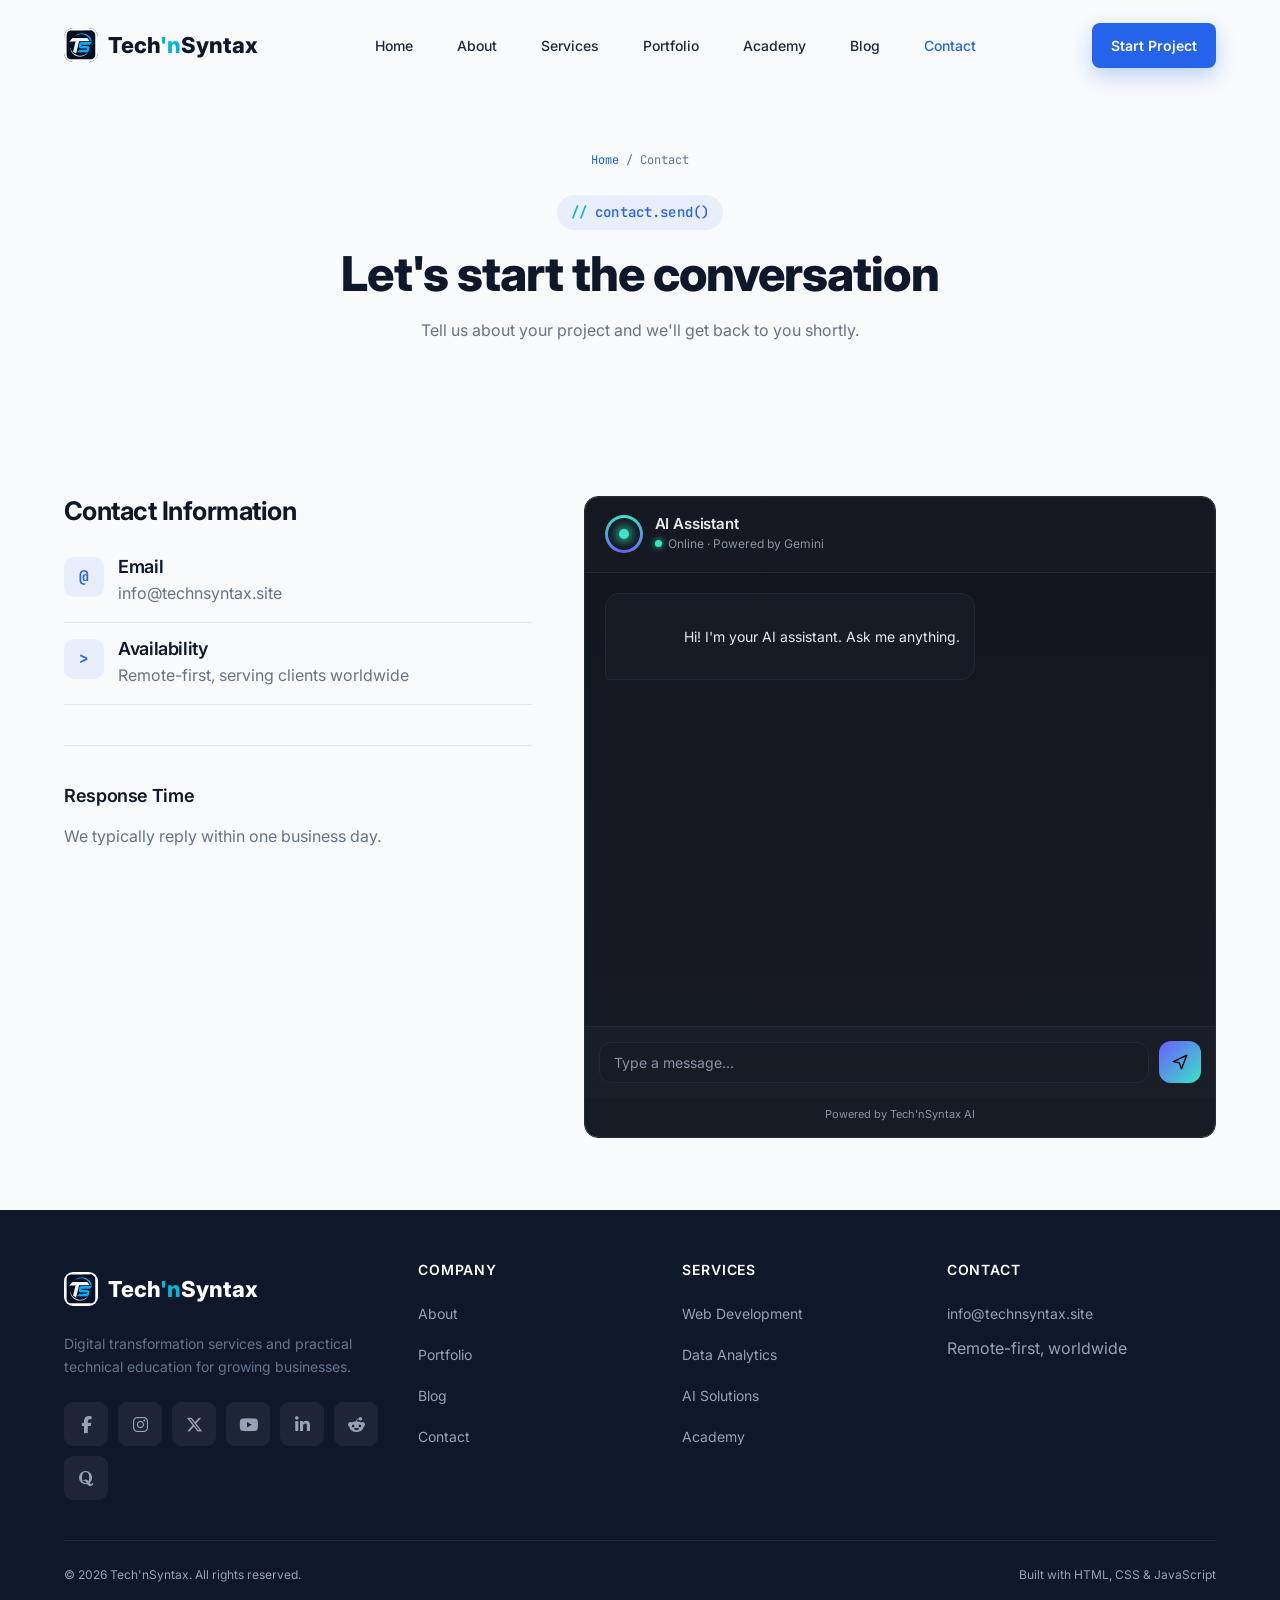
==== commit 508c4cc6: "Update contact.html" ====
--- a/contact.html
+++ b/contact.html
@@ -124,6 +124,7 @@
 
     /* =========================================================
        Tech'nSyntax AI Chatbot
+       Inline chat section — replaces the contact form.
        Completely scoped under .tns-chatbot
        ========================================================= */
 
@@ -140,11 +141,6 @@
       --tns-danger: #ff5c6c;
       --tns-radius: 16px;
 
-      position: fixed;
-      right: 24px;
-      bottom: 24px;
-      z-index: 99999;
-
       font-family:
         'Inter',
         -apple-system,
@@ -159,60 +155,25 @@
       box-sizing: border-box;
     }
 
-    /* Floating button */
-
-    .tns-chatbot__toggle {
-      width: 56px;
-      height: 56px;
-
-      border: 1px solid rgba(255, 255, 255, 0.08);
-      border-radius: 50%;
-
-      background:
-        linear-gradient(
-          135deg,
-          var(--tns-accent),
-          var(--tns-accent-2)
-        );
-
-      color: #0b0d12;
-
-      display: flex;
-      align-items: center;
-      justify-content: center;
-
-      cursor: pointer;
-
-      box-shadow:
-        0 12px 35px rgba(0, 0, 0, 0.3);
-
-      transition:
-        transform 0.15s ease,
-        box-shadow 0.15s ease;
-    }
-
-    .tns-chatbot__toggle:hover {
-      transform: translateY(-2px);
-
-      box-shadow:
-        0 16px 42px rgba(0, 0, 0, 0.4);
-    }
-
-    .tns-chatbot__toggle:active {
-      transform: translateY(0);
-    }
-
-    .tns-chatbot__toggle svg {
-      width: 24px;
-      height: 24px;
-    }
-
-
-    /* Chat shell */
+    /* Let the dark chat panel fill the surrounding .card edge-to-edge
+       instead of sitting inside its light padding/border. */
+    .card.tns-chatbot {
+      padding: 0;
+      border-color: var(--tns-border);
+      overflow: hidden;
+    }
+
+    .card.tns-chatbot .tns-chatbot__shell {
+      border: none;
+      border-radius: 0;
+    }
+
+
+    /* Chat shell — now the inline card content itself */
 
     .tns-chatbot__shell {
-      width: 460px;
-      height: min(720px, calc(100vh - 48px));
+      width: 100%;
+      height: min(640px, 78vh);
 
       background:
         linear-gradient(
@@ -224,7 +185,7 @@
       border: 1px solid var(--tns-border);
       border-radius: var(--tns-radius);
 
-      display: none;
+      display: flex;
       flex-direction: column;
 
       overflow: hidden;
@@ -232,14 +193,6 @@
       box-shadow:
         0 30px 80px -30px rgba(0, 0, 0, 0.65),
         0 0 0 1px rgba(255, 255, 255, 0.02) inset;
-    }
-
-    .tns-chatbot.is-open .tns-chatbot__shell {
-      display: flex;
-    }
-
-    .tns-chatbot.is-open .tns-chatbot__toggle {
-      display: none;
     }
 
 
@@ -355,32 +308,6 @@
     }
 
 
-    /* Close button */
-
-    .tns-chatbot__close {
-      width: 34px;
-      height: 34px;
-
-      border: 0;
-
-      background: transparent;
-
-      color: var(--tns-muted);
-
-      border-radius: 8px;
-
-      cursor: pointer;
-
-      font-size: 22px;
-      line-height: 1;
-    }
-
-    .tns-chatbot__close:hover {
-      background: rgba(255, 255, 255, 0.05);
-      color: var(--tns-text);
-    }
-
-
     /* Messages */
 
     .tns-chatbot__messages {
@@ -652,17 +579,8 @@
 
     @media (max-width: 540px) {
 
-      .tns-chatbot {
-        right: 12px;
-        bottom: 12px;
-      }
-
       .tns-chatbot__shell {
-        width: calc(100vw - 24px);
-
-        height: calc(100vh - 24px);
-
-        max-height: 720px;
+        height: min(560px, 70vh);
       }
 
     }
@@ -854,175 +772,97 @@
         </div>
 
 
-        <!-- Contact form -->
-
-        <div class="card reveal">
+        <!-- AI chat assistant (replaces the contact form) -->
+
+        <div class="card reveal tns-chatbot">
 
           <div
-            class="form-success"
-            role="status"
+            class="tns-chatbot__shell"
+            role="dialog"
+            aria-label="AI Chat Assistant"
           >
-            Opening your email app with this message ready to send — just hit send there to reach us.
+
+            <div class="tns-chatbot__header">
+
+              <div class="tns-chatbot__avatar"></div>
+
+              <div class="tns-chatbot__header-text">
+
+                <h2>
+                  AI Assistant
+                </h2>
+
+                <p>
+                  <span class="tns-chatbot__status-dot"></span>
+                  Online · Powered by Gemini
+                </p>
+
+              </div>
+
+            </div>
+
+
+            <div
+              class="tns-chatbot__messages"
+              id="tnsChatMessages"
+              aria-live="polite"
+            >
+
+              <div class="tns-chatbot__msg bot">
+                Hi! I'm your AI assistant. Ask me anything.
+              </div>
+
+            </div>
+
+
+            <div class="tns-chatbot__composer">
+
+              <textarea
+                class="tns-chatbot__input"
+                id="tnsChatInput"
+                rows="1"
+                placeholder="Type a message..."
+                aria-label="Type a message..."
+              ></textarea>
+
+
+              <button
+                class="tns-chatbot__send"
+                id="tnsChatSend"
+                type="button"
+                aria-label="Send message"
+              >
+
+                <svg
+                  width="18"
+                  height="18"
+                  viewBox="0 0 24 24"
+                  fill="none"
+                  xmlns="http://www.w3.org/2000/svg"
+                  aria-hidden="true"
+                >
+
+                  <path
+                    d="M3 11.5L21 3L14 21L11 13L3 11.5Z"
+                    stroke="currentColor"
+                    stroke-width="2"
+                    stroke-linejoin="round"
+                    stroke-linecap="round"
+                  />
+
+                </svg>
+
+              </button>
+
+            </div>
+
+
+            <div class="tns-chatbot__footnote">
+              Powered by Tech'nSyntax AI
+            </div>
+
           </div>
 
-
-          <form
-            class="js-contact-form"
-            novalidate
-          >
-
-            <div class="form-row">
-
-              <div class="form-group">
-
-                <label for="name">
-                  Full Name
-                  <span class="required">*</span>
-                </label>
-
-                <input
-                  type="text"
-                  id="name"
-                  name="name"
-                  placeholder="Jane Doe"
-                  required
-                >
-
-                <span class="form-error">
-                  Please enter your name (min. 2 characters).
-                </span>
-
-              </div>
-
-
-              <div class="form-group">
-
-                <label for="email">
-                  Email
-                  <span class="required">*</span>
-                </label>
-
-                <input
-                  type="email"
-                  id="email"
-                  name="email"
-                  placeholder="jane@company.com"
-                  required
-                >
-
-                <span class="form-error">
-                  Please enter a valid email address.
-                </span>
-
-              </div>
-
-            </div>
-
-
-            <div class="form-row">
-
-              <div class="form-group">
-
-                <label for="phone">
-                  Phone
-                </label>
-
-                <input
-                  type="tel"
-                  id="phone"
-                  name="phone"
-                  placeholder="+1 (000) 000-0000"
-                >
-
-                <span class="form-error">
-                  Please enter a valid phone number.
-                </span>
-
-              </div>
-
-
-              <div class="form-group">
-
-                <label for="service">
-                  Service
-                  <span class="required">*</span>
-                </label>
-
-                <select
-                  id="service"
-                  name="service"
-                  required
-                >
-
-                  <option value="">
-                    Select a service
-                  </option>
-
-                  <option value="web-development">
-                    Web Development
-                  </option>
-
-                  <option value="data-analytics">
-                    Data Analytics
-                  </option>
-
-                  <option value="ai-solutions">
-                    AI Solutions
-                  </option>
-
-                  <option value="digital-services">
-                    Digital Services
-                  </option>
-
-                  <option value="technical-training">
-                    Technical Training
-                  </option>
-
-                  <option value="uiux-design">
-                    UI/UX &amp; Graphic Design
-                  </option>
-
-                </select>
-
-                <span class="form-error">
-                  Please select a service.
-                </span>
-
-              </div>
-
-            </div>
-
-
-            <div class="form-group">
-
-              <label for="message">
-                Message
-                <span class="required">*</span>
-              </label>
-
-              <textarea
-                id="message"
-                name="message"
-                placeholder="Tell us a bit about your project..."
-                required
-              ></textarea>
-
-              <span class="form-error">
-                Please enter a message (min. 10 characters).
-              </span>
-
-            </div>
-
-
-            <button
-              type="submit"
-              class="btn btn--primary btn--full"
-            >
-              Send Message
-            </button>
-
-          </form>
-
         </div>
 
       </div>
@@ -1030,150 +870,6 @@
     </section>
 
   </main>
-
-
-  <!-- =========================================================
-       AI CHATBOT
-       ========================================================= -->
-
-  <div
-    class="tns-chatbot"
-    id="tnsChatbot"
-  >
-
-    <!-- Floating launcher -->
-
-    <button
-      class="tns-chatbot__toggle"
-      id="tnsChatToggle"
-      type="button"
-      aria-label="Open AI Assistant"
-      aria-expanded="false"
-    >
-
-      <svg
-        width="24"
-        height="24"
-        viewBox="0 0 24 24"
-        fill="none"
-        xmlns="http://www.w3.org/2000/svg"
-        aria-hidden="true"
-      >
-
-        <path
-          d="M7 8h10M7 12h6M5 19l-1.5 2.5L8 20h8a5 5 0 0 0 5-5V8a5 5 0 0 0-5-5H8a5 5 0 0 0-5 5v6a5 5 0 0 0 2 4Z"
-          stroke="currentColor"
-          stroke-width="2"
-          stroke-linecap="round"
-          stroke-linejoin="round"
-        />
-
-      </svg>
-
-    </button>
-
-
-    <!-- Chat window -->
-
-    <div
-      class="tns-chatbot__shell"
-      role="dialog"
-      aria-label="AI Chat Assistant"
-      aria-modal="false"
-    >
-
-      <div class="tns-chatbot__header">
-
-        <div class="tns-chatbot__avatar"></div>
-
-        <div class="tns-chatbot__header-text">
-
-          <h2>
-            AI Assistant
-          </h2>
-
-          <p>
-            <span class="tns-chatbot__status-dot"></span>
-            Online · Powered by Gemini
-          </p>
-
-        </div>
-
-
-        <button
-          class="tns-chatbot__close"
-          id="tnsChatClose"
-          type="button"
-          aria-label="Close AI Assistant"
-        >
-          &times;
-        </button>
-
-      </div>
-
-
-      <div
-        class="tns-chatbot__messages"
-        id="tnsChatMessages"
-        aria-live="polite"
-      >
-
-        <div class="tns-chatbot__msg bot">
-          Hi! I'm your AI assistant. Ask me anything.
-        </div>
-
-      </div>
-
-
-      <div class="tns-chatbot__composer">
-
-        <textarea
-          class="tns-chatbot__input"
-          id="tnsChatInput"
-          rows="1"
-          placeholder="Type a message..."
-          aria-label="Type a message..."
-        ></textarea>
-
-
-        <button
-          class="tns-chatbot__send"
-          id="tnsChatSend"
-          type="button"
-          aria-label="Send message"
-        >
-
-          <svg
-            width="18"
-            height="18"
-            viewBox="0 0 24 24"
-            fill="none"
-            xmlns="http://www.w3.org/2000/svg"
-            aria-hidden="true"
-          >
-
-            <path
-              d="M3 11.5L21 3L14 21L11 13L3 11.5Z"
-              stroke="currentColor"
-              stroke-width="2"
-              stroke-linejoin="round"
-              stroke-linecap="round"
-            />
-
-          </svg>
-
-        </button>
-
-      </div>
-
-
-      <div class="tns-chatbot__footnote">
-        Powered by Tech'nSyntax AI
-      </div>
-
-    </div>
-
-  </div>
 
 
   <footer class="footer">
